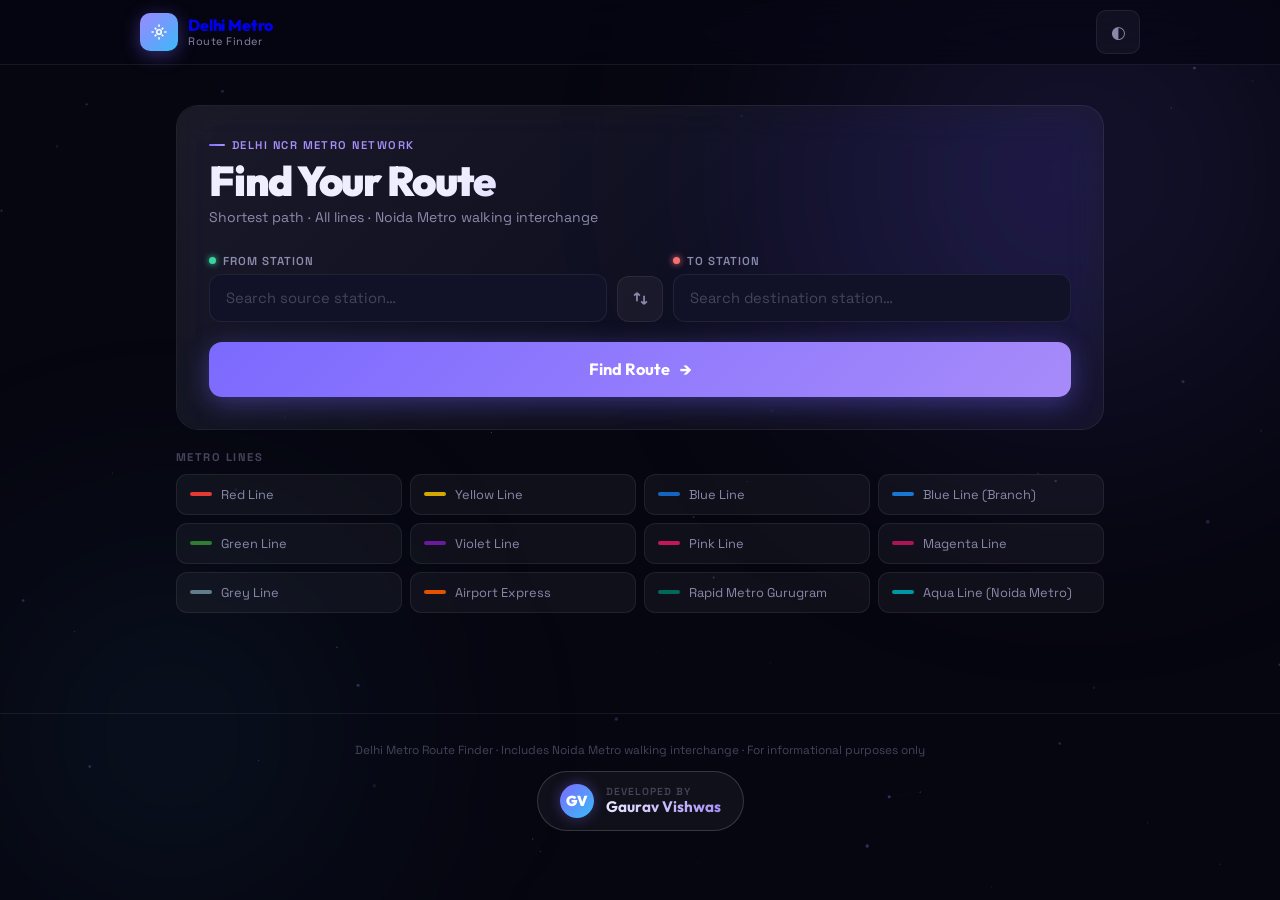
==== index.html @ 7dfddb03 "initial commit DelhiMetroG" ====
<!DOCTYPE html>
<html lang="en" data-theme="dark">
<head>
  <meta charset="UTF-8"/>
  <meta name="viewport" content="width=device-width,initial-scale=1.0,viewport-fit=cover"/>
  <meta name="theme-color" content="#060610"/>
  <title>Delhi Metro Route Finder</title>
   <link rel="icon" type="image/png" href="./logo.png">

  <link rel="preconnect" href="https://fonts.googleapis.com"/>
  <link href="https://fonts.googleapis.com/css2?family=Space+Grotesk:wght@300;400;500;600;700&family=Outfit:wght@300;400;500;600;700;800;900&display=swap" rel="stylesheet"/>
  
  <link rel="stylesheet" href="style.css"/>
</head>
<body>

<canvas id="bgCanvas"></canvas>
<div class="bg-orb bg-orb-1"></div>
<div class="bg-orb bg-orb-2"></div>

<header>
  <div class="hdr">
    <a class="logo" href="#">
      <div class="logo-mark">
        <svg viewBox="0 0 24 24" fill="none" stroke="currentColor" stroke-width="2.2">
          <circle cx="12" cy="12" r="3"/>
          <path d="M12 2v3M12 19v3M2 12h3M19 12h3"/>
          <path d="M6.34 6.34l2.12 2.12M15.54 15.54l2.12 2.12M6.34 17.66l2.12-2.12M15.54 8.46l2.12-2.12"/>
        </svg>
      </div>
      <div class="logo-text">
        <div class="logo-title">Delhi Metro</div>
        <div class="logo-sub">Route Finder</div>
      </div>
    </a>
    <div class="hdr-r">
      <button class="icon-btn" id="themeBtn" title="Toggle theme" aria-label="Toggle dark/light mode">
        <span id="themeIcon">◐</span>
      </button>
    </div>
  </div>
</header>

<main>

  <div class="card search-card">
    <div class="search-hero">
      <div class="eyebrow">Delhi NCR Metro Network</div>
      <h1 class="search-h1">Find Your Route</h1>
      <p class="search-desc">Shortest path · All lines · Noida Metro walking interchange</p>
    </div>

    <div class="fields-grid">
      <div class="field">
        <label class="field-lbl" for="srcInput">
          <span class="lbl-dot" style="background:var(--green);box-shadow:0 0 6px var(--green)"></span>
          From Station
        </label>
        <div class="ac-wrap">
          <input class="stn-input" id="srcInput" placeholder="Search source station…" autocomplete="off" autocorrect="off" spellcheck="false"/>
          <div class="dd" id="srcDd" role="listbox"></div>
        </div>
      </div>

      <div class="swap-col" style="align-self:flex-end">
        <button class="swap-btn" id="swapBtn" title="Swap stations" aria-label="Swap source and destination">
          <svg viewBox="0 0 24 24" fill="none" stroke="currentColor" stroke-width="2.5">
            <path d="M7 16V4m0 0L3 8m4-4l4 4M17 8v12m0 0l4-4m-4 4l-4-4"/>
          </svg>
        </button>
      </div>

      <div class="field">
        <label class="field-lbl" for="dstInput">
          <span class="lbl-dot" style="background:var(--red);box-shadow:0 0 6px var(--red)"></span>
          To Station
        </label>
        <div class="ac-wrap">
          <input class="stn-input" id="dstInput" placeholder="Search destination station…" autocomplete="off" autocorrect="off" spellcheck="false"/>
          <div class="dd" id="dstDd" role="listbox"></div>
        </div>
      </div>
    </div>

    <button class="find-btn" id="findBtn" aria-label="Find route">
      <span>Find Route</span>
      <span class="arr" aria-hidden="true">→</span>
    </button>
  </div>

  <div id="recentSec" class="hidden">
    <div class="sec-lbl">Recent Searches</div>
    <div class="recent-row" id="recentRow"></div>
  </div>

  <div class="results-wrap hidden" id="resultsWrap">
    <div class="card stats-bar">
      <div class="stat" style="--scan-delay:.05s;--val-delay:.0s;--lbl-delay:.18s"><div class="stat-val" id="sStations">—</div><div class="stat-lbl">Stations</div></div>
      <div class="stat" style="--scan-delay:.18s;--val-delay:.12s;--lbl-delay:.30s"><div class="stat-val" id="sTime">—</div><div class="stat-lbl">Est. Time</div></div>
      <div class="stat" style="--scan-delay:.30s;--val-delay:.24s;--lbl-delay:.42s"><div class="stat-val" id="sChanges">—</div><div class="stat-lbl">Changes</div></div>
      <div class="stat" style="--scan-delay:.42s;--val-delay:.36s;--lbl-delay:.54s"><div class="stat-val" id="sFare">—</div><div class="stat-lbl">Est. Fare</div></div>
    </div>
    <div class="card route-viz">
      <div class="rv-header">
        <div class="rv-title">Route Map</div>
        <div class="rv-path" id="rvPath"></div>
      </div>
      <div class="route-track" id="routeTrack"></div>
    </div>
    <div class="card seg-card">
      <div class="seg-title">Journey Breakdown</div>
      <div class="seg-list" id="segList"></div>
    </div>
  </div>

  <div class="card error-card hidden" id="errCard">
    <div class="err-icon">🚇</div>
    <div class="err-msg" id="errMsg">No route found.</div>
  </div>

  <div>
    <div class="sec-lbl">Metro Lines</div>
    <div class="legend-grid" id="legendGrid"></div>
  </div>

</main>

<footer>
  <div class="footer-inner">
    <p class="footer-disclaimer">Delhi Metro Route Finder · Includes Noida Metro walking interchange · For informational purposes only</p>
    <div class="footer-dev">
      <div class="dev-avatar">GV</div>
      <div class="dev-info">
        <div class="dev-label">Developed by</div>
        <div class="dev-name">Gaurav Vishwas</div>
      </div>
    </div>
  </div>
</footer>

<script src="script.js"></script>
</body>
</html>
---- style.css ----
/* ═══════════════════════════════════════════════════════════
   DELHI METRO ROUTE FINDER v4
   Fully responsive: 320px phone → 4K desktop
   Developer: Gaurav Vishwas
═══════════════════════════════════════════════════════════ */

/* ── CSS Tokens ── */
:root{
  --bg:#060610;--bg2:#0c0c1e;--bg3:#111128;
  --glass:rgba(255,255,255,0.042);
  --glass-hover:rgba(255,255,255,0.072);
  --glass-strong:rgba(255,255,255,0.1);
  --border:rgba(255,255,255,0.072);
  --border-lit:rgba(255,255,255,0.16);
  --text:#eeeeff;--text2:#8888aa;--text3:#44445a;
  --accent:#7c6aff;--accent2:#a78bfa;--accent3:#38bdf8;
  --glow:rgba(124,106,255,0.22);--glow2:rgba(167,139,250,0.15);
  --green:#34d399;--red:#f87171;--walk:#fb923c;
  --r:16px;--r2:22px;
  --f-d:'Outfit',sans-serif;--f-b:'Space Grotesk',sans-serif;
  --ease:cubic-bezier(0.22,1,0.36,1);--t:0.26s;
  /* Responsive spacing via fluid clamp */
  --pad:clamp(14px,4vw,36px);
  --gap:clamp(14px,2vw,20px);
}
[data-theme="light"]{
  --bg:#f2f2ff;--bg2:#e8e8f8;--bg3:#ddddf0;
  --glass:rgba(255,255,255,0.68);--glass-hover:rgba(255,255,255,0.88);--glass-strong:rgba(255,255,255,0.95);
  --border:rgba(80,80,160,0.1);--border-lit:rgba(80,80,160,0.22);
  --text:#0e0e28;--text2:#5555aa;--text3:#aaaacc;
  --glow:rgba(124,106,255,0.12);--glow2:rgba(167,139,250,0.08);
}

/* ── Reset ── */
*,*::before,*::after{box-sizing:border-box;margin:0;padding:0}
html{scroll-behavior:smooth;-webkit-text-size-adjust:100%}
body{
  font-family:var(--f-b);background:var(--bg);color:var(--text);
  min-height:100vh;overflow-x:hidden;
  transition:background var(--t),color var(--t);
  /* Safe area for notched phones */
  padding-left:env(safe-area-inset-left);
  padding-right:env(safe-area-inset-right);
}

/* ── Background ── */
#bgCanvas{position:fixed;inset:0;z-index:0;pointer-events:none;opacity:.5}
[data-theme="light"] #bgCanvas{opacity:.18}
.bg-orb{position:fixed;border-radius:50%;filter:blur(120px);pointer-events:none;z-index:0}
.bg-orb-1{
  width:min(70vw,800px);height:min(70vw,800px);
  background:radial-gradient(circle,rgba(124,106,255,.18) 0%,transparent 65%);
  top:-25%;right:-15%;animation:orb1 12s ease-in-out infinite;
}
.bg-orb-2{
  width:min(60vw,600px);height:min(60vw,600px);
  background:radial-gradient(circle,rgba(56,189,248,.1) 0%,transparent 65%);
  bottom:-15%;left:-10%;animation:orb2 15s ease-in-out infinite;
}
@keyframes orb1{0%,100%{transform:translate(0,0)}50%{transform:translate(-30px,40px)}}
@keyframes orb2{0%,100%{transform:translate(0,0)}50%{transform:translate(40px,-25px)}}

/* ── Header ── */
header{
  position:sticky;top:0;z-index:200;
  backdrop-filter:blur(24px) saturate(200%);-webkit-backdrop-filter:blur(24px) saturate(200%);
  background:rgba(6,6,16,.75);border-bottom:1px solid var(--border);
  padding:0 var(--pad);
  /* notch support */
  padding-left:max(var(--pad),env(safe-area-inset-left));
  padding-right:max(var(--pad),env(safe-area-inset-right));
  transition:background var(--t);
}
[data-theme="light"] header{background:rgba(242,242,255,.85)}
.hdr{
  max-width:1000px;margin:0 auto;
  display:flex;align-items:center;justify-content:space-between;
  height:clamp(52px,8vw,64px);
}
.logo{display:flex;align-items:center;gap:10px;text-decoration:none;flex-shrink:0}
.logo-mark{
  width:clamp(32px,5vw,38px);height:clamp(32px,5vw,38px);
  border-radius:10px;flex-shrink:0;
  background:linear-gradient(135deg,#7c6aff,#38bdf8);
  display:flex;align-items:center;justify-content:center;
  box-shadow:0 4px 18px rgba(124,106,255,.4);position:relative;overflow:hidden;
}
.logo-mark::after{content:'';position:absolute;inset:0;background:linear-gradient(135deg,rgba(255,255,255,.22),transparent)}
.logo-mark svg{width:18px;height:18px;color:#fff;position:relative;z-index:1}
.logo-text{line-height:1.2}
.logo-title{font-family:var(--f-d);font-weight:800;font-size:clamp(.85rem,2.5vw,1rem);letter-spacing:-.01em}
.logo-sub{font-size:clamp(.58rem,1.5vw,.68rem);color:var(--text2);letter-spacing:.05em}
.hdr-r{display:flex;align-items:center;gap:8px}
.icon-btn{
  width:clamp(34px,5vw,38px);height:clamp(34px,5vw,38px);border-radius:10px;
  background:var(--glass);border:1px solid var(--border);color:var(--text2);
  cursor:pointer;display:flex;align-items:center;justify-content:center;
  transition:all var(--t);font-size:1.05rem;
  /* Touch target min 44px via padding */
  min-width:44px;min-height:44px;
}
.icon-btn:hover{background:var(--glass-hover);color:var(--text);border-color:var(--border-lit)}
.icon-btn:active{transform:scale(.94)}

/* ── Main layout ── */
main{
  position:relative;z-index:1;max-width:1000px;margin:0 auto;
  padding:clamp(20px,4vw,40px) var(--pad) clamp(60px,10vw,100px);
  display:flex;flex-direction:column;gap:var(--gap);
}

/* ── Glass card ── */
.card{
  background:var(--glass);border:1px solid var(--border);border-radius:var(--r2);
  backdrop-filter:blur(20px) saturate(180%);-webkit-backdrop-filter:blur(20px) saturate(180%);
  transition:border-color var(--t),background var(--t),box-shadow var(--t);
  position:relative;overflow:hidden;
}
.card::before{
  content:'';position:absolute;inset:0;border-radius:inherit;
  background:linear-gradient(135deg,rgba(255,255,255,.042) 0%,transparent 55%);pointer-events:none;
}
.card:hover{border-color:var(--border-lit)}
/* Page-load entrance for the search card */
.search-card{animation:cardEntrance .7s var(--ease) both}
@keyframes cardEntrance{
  0%  {opacity:0;transform:translateY(24px) scale(.97)}
  60% {opacity:1;transform:translateY(-3px) scale(1.005)}
  100%{opacity:1;transform:translateY(0) scale(1)}
}

/* ── Search card ── */
.search-card{padding:clamp(18px,4vw,32px)}
.search-hero{margin-bottom:clamp(18px,3vw,28px)}
.eyebrow{
  font-size:clamp(.62rem,1.5vw,.7rem);font-weight:600;letter-spacing:.13em;text-transform:uppercase;
  color:var(--accent2);margin-bottom:7px;display:flex;align-items:center;gap:7px;
}
.eyebrow::before{content:'';width:16px;height:2px;border-radius:1px;background:linear-gradient(90deg,var(--accent),var(--accent2))}
.search-h1{
  font-family:var(--f-d);font-size:clamp(1.6rem,5vw,2.6rem);font-weight:900;
  line-height:1.05;letter-spacing:-.03em;
  background:linear-gradient(135deg,var(--text) 30%,var(--accent2) 70%,var(--accent3));
  -webkit-background-clip:text;-webkit-text-fill-color:transparent;background-clip:text;
}
.search-desc{color:var(--text2);font-size:clamp(.78rem,2vw,.875rem);margin-top:5px}

/* ── Fields grid: 3-col on ≥480px, stacked below ── */
.fields-grid{
  display:grid;grid-template-columns:1fr auto 1fr;
  align-items:end;gap:clamp(6px,1.5vw,10px);
  margin-bottom:clamp(14px,2.5vw,20px);
}
@media(max-width:479px){
  .fields-grid{grid-template-columns:1fr;gap:8px}
  .swap-col{display:flex;justify-content:center}
}

.field{display:flex;flex-direction:column;gap:6px}
.field-lbl{
  font-size:clamp(.65rem,1.5vw,.72rem);font-weight:600;letter-spacing:.09em;
  text-transform:uppercase;color:var(--text2);display:flex;align-items:center;gap:7px;
}
.lbl-dot{width:7px;height:7px;border-radius:50%;flex-shrink:0}

/* ── Autocomplete ── */
.ac-wrap{position:relative}
.stn-input{
  width:100%;padding:clamp(11px,2vw,14px) clamp(12px,2vw,16px);
  background:var(--bg3);border:1.5px solid var(--border);border-radius:12px;
  color:var(--text);font-family:var(--f-b);font-size:clamp(.85rem,2vw,.92rem);
  outline:none;transition:border-color var(--t),background var(--t),box-shadow var(--t);
  /* iOS zoom prevention — keep font >= 16px on mobile handled by em scaling */
}
@media(max-width:479px){.stn-input{font-size:16px}} /* Prevents iOS zoom */
.stn-input::placeholder{color:var(--text3)}
.stn-input:focus{border-color:var(--accent);background:rgba(124,106,255,.07);box-shadow:0 0 0 3px var(--glow)}
[data-theme="light"] .stn-input{background:rgba(255,255,255,.85)}

.dd{
  position:absolute;top:calc(100% + 6px);left:0;right:0;
  background:var(--bg2);border:1px solid var(--border-lit);
  border-radius:14px;z-index:500;max-height:55vmax;overflow-y:auto;
  display:none;box-shadow:0 20px 60px rgba(0,0,0,.5);
}
[data-theme="light"] .dd{background:#fff;box-shadow:0 10px 40px rgba(80,80,160,.15)}
.dd.open{display:block;animation:ddIn .16s var(--ease) both}
@keyframes ddIn{from{opacity:0;transform:translateY(-7px) scale(.97)}to{opacity:1;transform:none scale(1)}}
.dd-item{
  padding:clamp(9px,2vw,11px) 14px;cursor:pointer;font-size:clamp(.82rem,2vw,.88rem);
  display:flex;align-items:center;gap:10px;
  transition:background .1s;border-bottom:1px solid var(--border);
}
.dd-item:last-child{border-bottom:none}
.dd-item:hover,.dd-item.hi{background:var(--glass-strong)}
.dd-line-dots{display:flex;gap:3px;flex-shrink:0}
.dd-ldot{width:7px;height:7px;border-radius:50%}
.dd-sname{flex:1;line-height:1.3}
.dd-sname strong{color:var(--accent2)}
.dd::-webkit-scrollbar{width:4px}
.dd::-webkit-scrollbar-thumb{background:var(--border-lit);border-radius:2px}

/* ── Swap button ── */
.swap-btn{
  width:clamp(40px,6vw,46px);height:clamp(40px,6vw,46px);
  min-width:44px;min-height:44px; /* touch target */
  border-radius:12px;background:var(--glass);border:1.5px solid var(--border);
  color:var(--text2);cursor:pointer;display:flex;align-items:center;justify-content:center;
  transition:all var(--t);align-self:flex-end;position:relative;overflow:hidden;
}
.swap-btn svg{width:17px;height:17px;transition:transform .4s var(--ease)}
.swap-btn:hover{background:linear-gradient(135deg,var(--accent),var(--accent2));border-color:transparent;color:#fff;box-shadow:0 0 22px var(--glow)}
.swap-btn:hover svg,.swap-btn.spin svg{transform:rotate(180deg)}
@media(max-width:479px){.swap-btn{transform:rotate(90deg)}}

/* ── Find button ── */
.find-btn{
  width:100%;padding:clamp(13px,2.5vw,16px);
  background:linear-gradient(135deg,var(--accent),var(--accent2) 50%,var(--accent3));
  background-size:200% 200%;
  border:none;border-radius:13px;color:#fff;
  font-family:var(--f-d);font-size:clamp(.92rem,2.5vw,1.02rem);font-weight:700;
  cursor:pointer;display:flex;align-items:center;justify-content:center;gap:10px;
  transition:all var(--t);box-shadow:0 6px 26px rgba(124,106,255,.38);
  position:relative;overflow:hidden;min-height:48px;
}
.find-btn::before{
  content:'';position:absolute;inset:0;
  background:linear-gradient(135deg,rgba(255,255,255,.15),transparent);
  opacity:0;transition:opacity var(--t);
}
.find-btn::after{
  content:'';position:absolute;left:50%;top:50%;
  width:0;height:0;border-radius:50%;
  background:rgba(255,255,255,.25);
  transform:translate(-50%,-50%);
  transition:width .5s ease,height .5s ease,opacity .5s ease;
  opacity:0;
}
.find-btn:hover{transform:translateY(-2px);box-shadow:0 10px 38px rgba(124,106,255,.5);background-position:100% 100%}
.find-btn:hover::before{opacity:1}
.find-btn:active::after{width:300px;height:300px;opacity:0;transition:none}
.find-btn:active{transform:translateY(0)}
.find-btn .arr{transition:transform var(--t);font-size:1.1rem}
.find-btn:hover .arr{transform:translateX(5px)}

/* ── Section label ── */
.sec-lbl{font-size:clamp(.64rem,1.5vw,.7rem);font-weight:700;letter-spacing:.13em;text-transform:uppercase;color:var(--text3);margin-bottom:10px}

/* ── Recent ── */
.recent-row{display:flex;flex-wrap:wrap;gap:8px}
.recent-chip{
  display:flex;align-items:center;gap:6px;padding:7px 13px;border-radius:100px;
  background:var(--glass);border:1px solid var(--border);font-size:clamp(.74rem,1.8vw,.8rem);
  color:var(--text2);cursor:pointer;transition:all var(--t);font-family:var(--f-b);
  min-height:36px; /* touch */
}
.recent-chip:hover{background:var(--glass-hover);border-color:var(--border-lit);color:var(--text)}
.recent-chip:active{transform:scale(.97)}
.ch-arr{opacity:.4}

/* ── Stats bar ── */
.stats-bar{display:grid;grid-template-columns:repeat(4,1fr);overflow:hidden}
@media(max-width:400px){.stats-bar{grid-template-columns:repeat(2,1fr)}}
.stat{padding:clamp(14px,3vw,22px) clamp(10px,2vw,16px);text-align:center;position:relative;overflow:hidden}
.stat::before{content:'';position:absolute;left:0;top:20%;bottom:20%;width:1px;background:var(--border)}
.stat:first-child::before{display:none}
@media(max-width:400px){
  .stat:nth-child(2)::before{display:none}
  .stat:nth-child(3)::before{top:0;bottom:0}
  .stat:nth-child(4)::before{display:none}
}
/* Shimmer scan across each stat on load */
.stat::after{
  content:'';position:absolute;top:0;bottom:0;width:40px;
  background:linear-gradient(90deg,transparent,rgba(255,255,255,.06),transparent);
  transform:translateX(-60px);
  animation:statScan .8s ease-out both;
  animation-delay:var(--scan-delay,.1s);
}
@keyframes statScan{from{transform:translateX(-60px)}to{transform:translateX(200px)}}
.stat-val{
  font-family:var(--f-d);font-size:clamp(1.4rem,4vw,2rem);font-weight:900;line-height:1;margin-bottom:3px;
  background:linear-gradient(135deg,var(--text),var(--accent2));
  -webkit-background-clip:text;-webkit-text-fill-color:transparent;background-clip:text;
  animation:statValIn .55s var(--ease) both;
  animation-delay:var(--val-delay,.05s);
}
@keyframes statValIn{
  0%  {opacity:0;transform:translateY(16px) scale(.85)}
  60% {opacity:1;transform:translateY(-2px) scale(1.04)}
  100%{opacity:1;transform:translateY(0) scale(1)}
}
@keyframes countUp{from{opacity:0;transform:translateY(10px)}to{opacity:1;transform:none}}
.stat-lbl{font-size:clamp(.6rem,1.4vw,.68rem);text-transform:uppercase;letter-spacing:.08em;color:var(--text3);animation:fadeUp .4s var(--ease) both;animation-delay:var(--lbl-delay,.2s)}

/* ── Route viz ── */
.route-viz{padding:clamp(16px,3.5vw,28px)}
.rv-header{display:flex;align-items:flex-start;justify-content:space-between;gap:10px;margin-bottom:20px;flex-wrap:wrap}
.rv-title{font-family:var(--f-d);font-size:clamp(.9rem,2.5vw,1.05rem);font-weight:700}
.rv-path{font-size:clamp(.72rem,1.8vw,.8rem);color:var(--text2);text-align:right;max-width:55%;line-height:1.5;word-break:break-word}
@keyframes fadeSlide{from{opacity:0;transform:translateX(-10px)}to{opacity:1;transform:none}}

/* ═══════════════════════════════════════════════════
   ROUTE TRACK — Premium Cinematic Animation v7
   Pure HTML flex flow. Zero absolute positioning.
   Multi-layer animation choreography:
   1) Row entrance — staggered slide-in with overshoot
   2) Rail lines — scaleY grow-on + shimmer sweep loop
   3) Dots — spring pop-in + persistent pulse rings
   4) Interchange — 6-particle spark burst
   5) Change pill — bounce scale-in + halo spin
   6) Walk block — shimmer wash loop
═══════════════════════════════════════════════════ */
.route-track{width:100%;display:flex;flex-direction:column}

/* ── Station row ── */
.rt-row{display:flex;align-items:stretch;opacity:0;transform:translateX(-18px);will-change:transform,opacity}
.rt-row.anim-in{animation:rowSlideIn .52s var(--ease) both}
@keyframes rowSlideIn{
  0%  {opacity:0;transform:translateX(-18px) scale(.98)}
  60% {opacity:1;transform:translateX(3px)   scale(1.005)}
  100%{opacity:1;transform:translateX(0)     scale(1)}
}

/* ── Rail ── */
.rt-rail{width:44px;flex-shrink:0;display:flex;flex-direction:column;align-items:center}
.rt-rail-line{width:3px;border-radius:3px;flex:1;min-height:10px;position:relative;overflow:hidden}
.rt-rail-line::after{
  content:'';position:absolute;inset:0;
  background:linear-gradient(to bottom,transparent 0%,rgba(255,255,255,.45) 50%,transparent 100%);
  transform:translateY(-120%);
  animation:lineShimmer 2.6s ease-in-out infinite;
  animation-delay:var(--shimmer-delay,0s);
}
@keyframes lineShimmer{0%{transform:translateY(-120%)}55%{transform:translateY(120%)}100%{transform:translateY(120%)}}
.rt-rail-line.grow{transform-origin:top center;animation:lineGrow .55s var(--ease) both;animation-delay:var(--grow-delay,0ms)}
@keyframes lineGrow{from{transform:scaleY(0);opacity:0}to{transform:scaleY(1);opacity:1}}

/* ── Dot ── */
.rt-dot-wrap{width:44px;height:30px;flex-shrink:0;display:flex;align-items:center;justify-content:center;position:relative}
.pulse-ring,.pulse-ring2{position:absolute;border-radius:50%;border:1.5px solid currentColor;width:0;height:0;opacity:0}
.rt-dot-wrap.has-pulse .pulse-ring{animation:pulseRing 2.4s ease-out infinite;animation-delay:var(--pulse-delay,.1s)}
.rt-dot-wrap.has-pulse .pulse-ring2{animation:pulseRing 2.4s ease-out infinite;animation-delay:.85s}
@keyframes pulseRing{0%{width:8px;height:8px;opacity:.65}70%{width:36px;height:36px;opacity:0}100%{width:8px;height:8px;opacity:0}}
.rt-dot-glow{position:absolute;border-radius:50%;filter:blur(8px);opacity:0;z-index:1;pointer-events:none;transition:opacity .4s}
.rt-dot-wrap.anim-dot .rt-dot-glow{opacity:.28}
.rt-dot{border-radius:50%;border:2.5px solid currentColor;background:var(--bg);position:relative;z-index:2;flex-shrink:0}
.rt-dot.d-norm  {width:10px;height:10px}
.rt-dot.d-end   {width:17px;height:17px;border-width:3px}
.rt-dot.d-interch{width:14px;height:14px;border-width:3px;background:#fff;box-shadow:0 0 0 3px rgba(255,255,255,.1),0 0 14px rgba(255,255,255,.18)}
.rt-dot-wrap.anim-dot .rt-dot{animation:dotSpring .5s cubic-bezier(.34,1.7,.64,1) both}
@keyframes dotSpring{0%{transform:scale(0) rotate(-30deg);opacity:0}65%{transform:scale(1.25) rotate(4deg)}100%{transform:scale(1) rotate(0);opacity:1}}
/* Spark particles for interchange */
.spark-p{position:absolute;width:4px;height:4px;border-radius:50%;background:currentColor;opacity:0}
.rt-dot-wrap.spark .spark-p{animation:sparkFly .65s ease-out both}
.spark-p:nth-child(1){--dx:15px;--dy:-15px;animation-delay:.04s}
.spark-p:nth-child(2){--dx:20px;--dy:0;animation-delay:.07s}
.spark-p:nth-child(3){--dx:15px;--dy:15px;animation-delay:.04s}
.spark-p:nth-child(4){--dx:-15px;--dy:-15px;animation-delay:.07s}
.spark-p:nth-child(5){--dx:-20px;--dy:0;animation-delay:.1s}
.spark-p:nth-child(6){--dx:-15px;--dy:15px;animation-delay:.07s}
@keyframes sparkFly{0%{opacity:.9;transform:translate(0,0) scale(1)}100%{opacity:0;transform:translate(var(--dx),var(--dy)) scale(0)}}

/* ── Content ── */
.rt-content{flex:1;min-width:0;padding:0 0 0 12px;display:flex;flex-direction:column;justify-content:center}
.rt-stn-row{display:flex;align-items:center;gap:6px;flex-wrap:wrap;padding:5px 0}
.rt-sname{font-size:clamp(.82rem,2.2vw,.9rem);color:var(--text);line-height:1.3;font-family:var(--f-b);word-break:break-word}
.rt-sname.bold{font-weight:700;font-family:var(--f-d);font-size:clamp(.9rem,2.4vw,1rem)}

/* Badges */
.badge{font-size:clamp(.54rem,1.3vw,.62rem);font-weight:700;padding:2px 8px;border-radius:100px;letter-spacing:.04em;flex-shrink:0;white-space:nowrap;line-height:1.4}
.badge-interch{background:rgba(124,106,255,.16);color:var(--accent2);border:1px solid rgba(124,106,255,.28);animation:badgePop .4s cubic-bezier(.34,1.56,.64,1) both}
.badge-walk{background:rgba(251,146,60,.16);color:var(--walk);border:1px solid rgba(251,146,60,.32)}
.badge-end{background:rgba(52,211,153,.14);color:#34d399;border:1px solid rgba(52,211,153,.28)}
.badge-platform{background:rgba(251,191,36,.14);color:#f59e0b;border:1px solid rgba(251,191,36,.3);font-weight:800;animation:badgePop .4s cubic-bezier(.34,1.56,.64,1) both}
@keyframes badgePop{0%{opacity:0;transform:scale(.6) translateY(4px)}70%{opacity:1;transform:scale(1.1) translateY(-1px)}100%{opacity:1;transform:scale(1) translateY(0)}}

/* Platform detail */
.rt-pfm-detail{margin:3px 0 6px 0;padding:7px 11px;border-radius:10px;background:rgba(124,106,255,.055);border:1px solid rgba(124,106,255,.14);display:flex;flex-direction:column;gap:5px;animation:detailReveal .45s var(--ease) both}
@keyframes detailReveal{from{opacity:0;transform:translateY(-6px) scaleY(.82);transform-origin:top}to{opacity:1;transform:translateY(0) scaleY(1)}}
.rt-pfm-row{display:flex;align-items:center;gap:6px;flex-wrap:wrap;font-size:clamp(.62rem,1.5vw,.7rem);color:var(--text2)}
.rt-pfm-row-highlight{background:rgba(251,191,36,.08);border-radius:7px;padding:3px 6px;margin:-3px -6px;border:1px solid rgba(251,191,36,.2);animation:highlightPulse 2s ease-in-out infinite}
@keyframes highlightPulse{0%,100%{box-shadow:0 0 0 0 rgba(251,191,36,.2)}50%{box-shadow:0 0 0 4px rgba(251,191,36,.08)}}
.pfm-line-dot{width:8px;height:8px;border-radius:50%;flex-shrink:0}
.pfm-label-txt{color:var(--text3);flex-shrink:0;font-size:.9em}
.pfm-num{font-weight:800;color:#f59e0b;background:rgba(251,191,36,.12);border:1px solid rgba(251,191,36,.28);padding:1px 8px;border-radius:100px;flex-shrink:0;font-size:clamp(.64rem,1.4vw,.72rem)}
.pfm-num-go{background:rgba(251,191,36,.22);border-color:rgba(251,191,36,.55);color:#fde68a;box-shadow:0 0 10px rgba(251,191,36,.3),0 0 2px rgba(251,191,36,.5)}
.pfm-dir{color:var(--text2);font-style:italic;font-size:clamp(.6rem,1.3vw,.66rem);flex:1;min-width:0;word-break:break-word}
.pfm-lvl{font-size:clamp(.56rem,1.2vw,.62rem);font-weight:600;background:rgba(255,255,255,.06);border:1px solid var(--border);padding:1px 6px;border-radius:100px;color:var(--text3);flex-shrink:0}

/* ── Transition rows ── */
.rt-transition{display:flex;align-items:stretch;opacity:0;transform:translateX(-14px)}
.rt-transition.anim-in{animation:transIn .5s var(--ease) both}
@keyframes transIn{0%{opacity:0;transform:translateX(-14px)}100%{opacity:1;transform:translateX(0)}}
.rt-t-rail{width:44px;flex-shrink:0;display:flex;flex-direction:column;align-items:center}
.rt-t-line-dash{width:2px;flex:1;min-height:10px;border-radius:2px;background:repeating-linear-gradient(to bottom,currentColor 0,currentColor 4px,transparent 4px,transparent 9px);opacity:.6}
.rt-t-icon{width:28px;height:28px;border-radius:50%;border:1.5px dashed currentColor;flex-shrink:0;display:flex;align-items:center;justify-content:center;font-size:.8rem;font-weight:700;position:relative}
.rt-t-icon::before{content:'';position:absolute;inset:-5px;border-radius:50%;border:1px solid transparent;border-top-color:currentColor;opacity:0}
.rt-t-icon.spin-halo::before{opacity:.45;animation:haloSpin 1.2s linear infinite}
@keyframes haloSpin{to{transform:rotate(360deg)}}
.rt-t-content{flex:1;min-width:0;padding:5px 0 5px 12px;display:flex;flex-direction:column;justify-content:center}
.rt-change-pill{display:inline-flex;align-items:center;gap:7px;padding:5px 13px 5px 10px;border-radius:100px;font-size:clamp(.64rem,1.6vw,.72rem);font-weight:700;color:#fff;box-shadow:0 4px 16px rgba(0,0,0,.3),inset 0 1px 0 rgba(255,255,255,.2);max-width:100%;overflow:hidden;text-overflow:ellipsis;white-space:nowrap;position:relative;animation:pillBounce .55s cubic-bezier(.34,1.4,.64,1) both}
@keyframes pillBounce{0%{opacity:0;transform:scale(.7) translateY(6px)}65%{opacity:1;transform:scale(1.04)}100%{opacity:1;transform:scale(1)}}
.rt-change-pill::after{content:'';position:absolute;inset:0;border-radius:inherit;background:linear-gradient(135deg,rgba(255,255,255,.18) 0%,transparent 60%);pointer-events:none}
.pill-dot{width:7px;height:7px;border-radius:50%;background:rgba(255,255,255,.6);flex-shrink:0}
.pfm-tag{margin-left:4px;padding:1px 7px;border-radius:100px;background:rgba(255,255,255,.25);font-size:.82em;font-weight:900;flex-shrink:0}
.rt-change-dir{font-size:clamp(.6rem,1.4vw,.68rem);color:var(--text2);font-style:italic;margin-top:3px;padding-left:3px;animation:fadeUp .4s var(--ease) both;animation-delay:.15s}
@keyframes fadeUp{from{opacity:0;transform:translateY(5px)}to{opacity:1;transform:none}}
.rt-walk-block{display:flex;align-items:center;gap:11px;padding:9px 14px;border-radius:12px;background:rgba(251,146,60,.07);border:1px solid rgba(251,146,60,.22);margin:2px 0;position:relative;overflow:hidden;animation:walkBlockIn .5s var(--ease) both}
.rt-walk-block::before{content:'';position:absolute;inset:0;background:linear-gradient(90deg,rgba(251,146,60,.1) 0%,transparent 100%);animation:walkShimmer 2.2s ease-in-out infinite}
@keyframes walkBlockIn{from{opacity:0;transform:translateX(-10px) scale(.97)}to{opacity:1;transform:none}}
@keyframes walkShimmer{0%,100%{opacity:0}50%{opacity:1}}
.walk-icon-anim{font-size:1.3rem;animation:walkBounce .65s ease infinite alternate;flex-shrink:0;position:relative;z-index:1}
@keyframes walkBounce{0%{transform:translateY(0) rotate(0)}100%{transform:translateY(-4px) rotate(-5deg)}}
.walk-pill-title{font-size:clamp(.75rem,1.9vw,.83rem);font-weight:700;color:var(--walk);margin-bottom:1px;position:relative;z-index:1}
.walk-pill-sub{font-size:clamp(.64rem,1.5vw,.72rem);color:var(--text2);position:relative;z-index:1}

/* ── Segments card ── */
.seg-card{padding:clamp(16px,3.5vw,28px)}
.seg-title{font-family:var(--f-d);font-size:clamp(.9rem,2.5vw,1.05rem);font-weight:700;margin-bottom:16px}
.seg-list{display:flex;flex-direction:column;gap:10px}
.seg-block{
  border-radius:13px;overflow:hidden;border:1px solid var(--border);
  transition:transform .25s var(--ease),box-shadow .25s var(--ease),border-color .25s;
  animation:segReveal .55s var(--ease) both;
  position:relative;
}
@keyframes segReveal{
  0%  {opacity:0;transform:translateY(18px) scale(.97)}
  65% {opacity:1;transform:translateY(-2px) scale(1.01)}
  100%{opacity:1;transform:translateY(0) scale(1)}
}
.seg-block:hover{transform:translateY(-3px) scale(1.005);box-shadow:0 10px 32px rgba(0,0,0,.28);border-color:var(--border-lit)}
.seg-head{
  padding:clamp(10px,2vw,13px) clamp(12px,2.5vw,16px);
  display:flex;align-items:center;gap:10px;
  color:#fff;font-weight:600;font-size:clamp(.78rem,2vw,.85rem);position:relative;overflow:hidden;
}
.seg-head::after{content:'absolute;inset:0;background:linear-gradient(135deg,rgba(255,255,255,.15) 0%,transparent 60%)'}
.seg-num{
  width:24px;height:24px;border-radius:7px;background:rgba(255,255,255,.2);
  display:flex;align-items:center;justify-content:center;
  font-size:.72rem;font-weight:900;flex-shrink:0;position:relative;z-index:1;
}
.seg-name{position:relative;z-index:1;flex:1;overflow:hidden;text-overflow:ellipsis;white-space:nowrap}
.seg-cnt{font-size:.72rem;opacity:.75;font-weight:400;position:relative;z-index:1;flex-shrink:0}
.seg-body{padding:clamp(10px,2vw,13px) clamp(12px,2.5vw,16px);background:var(--glass)}
.seg-ft{display:flex;align-items:center;gap:7px;font-size:clamp(.78rem,2vw,.83rem);color:var(--text2);flex-wrap:wrap}
.seg-st{color:var(--text);font-weight:500;word-break:break-word}
.seg-arr{color:var(--text3);flex-shrink:0}
.seg-walk .seg-head{background:linear-gradient(135deg,#c2410c,#ea580c)!important}
.seg-walk-desc{font-size:clamp(.66rem,1.5vw,.74rem);color:var(--text2);margin-top:6px;font-style:italic}
.seg-pfm-block{margin-top:8px;padding-top:8px;border-top:1px solid var(--border);display:flex;flex-direction:column;gap:5px}
.seg-pfm-row{display:flex;align-items:center;gap:6px;flex-wrap:wrap;font-size:clamp(.7rem,1.7vw,.76rem)}
.seg-pfm-dot{width:8px;height:8px;border-radius:50%;flex-shrink:0}
.seg-pfm-label{color:var(--text3);flex-shrink:0}
.seg-pfm-badge{font-weight:800;color:#f59e0b;background:rgba(251,191,36,.12);border:1px solid rgba(251,191,36,.25);padding:2px 8px;border-radius:100px;flex-shrink:0}
.seg-pfm-dir{color:var(--text2);font-style:italic;word-break:break-word}

/* ── Error ── */
.error-card{padding:clamp(24px,5vw,40px);text-align:center}
.err-icon{font-size:clamp(2rem,6vw,3rem);margin-bottom:10px}
.err-msg{color:var(--text2);font-size:clamp(.82rem,2vw,.92rem);line-height:1.5}

/* ── Legend ── */
.legend-grid{display:grid;grid-template-columns:repeat(auto-fill,minmax(clamp(150px,30vw,190px),1fr));gap:8px}
.lg-item{
  display:flex;align-items:center;gap:9px;
  padding:clamp(8px,1.5vw,11px) clamp(10px,2vw,13px);
  background:var(--glass);border:1px solid var(--border);border-radius:11px;
  font-size:clamp(.72rem,1.8vw,.8rem);color:var(--text2);transition:all var(--t);
}
.lg-item:hover{background:var(--glass-hover);border-color:var(--border-lit);color:var(--text);transform:translateY(-1px)}
.lg-line{width:22px;height:4px;border-radius:2px;flex-shrink:0}

/* ── Developer credit footer ── */
footer{
  position:relative;z-index:1;
  padding:0;border-top:1px solid var(--border);
  padding-bottom:env(safe-area-inset-bottom);
}
.footer-inner{
  max-width:1000px;margin:0 auto;
  padding:clamp(18px,3vw,28px) var(--pad);
  display:flex;flex-direction:column;align-items:center;gap:14px;
  text-align:center;
}
.footer-disclaimer{font-size:clamp(.66rem,1.5vw,.74rem);color:var(--text3)}
.footer-dev{
  display:flex;align-items:center;gap:12px;
  padding:12px 22px;border-radius:100px;
  background:var(--glass);border:1px solid var(--border-lit);
  transition:all var(--t);
}
.footer-dev:hover{background:var(--glass-hover);transform:translateY(-1px);box-shadow:0 6px 20px rgba(124,106,255,.15)}
.dev-avatar{
  width:34px;height:34px;border-radius:50%;flex-shrink:0;
  background:linear-gradient(135deg,var(--accent),var(--accent3));
  display:flex;align-items:center;justify-content:center;
  font-family:var(--f-d);font-weight:900;font-size:.9rem;color:#fff;
  box-shadow:0 0 14px rgba(124,106,255,.4);
}
.dev-info{text-align:left}
.dev-label{font-size:clamp(.58rem,1.3vw,.64rem);font-weight:600;letter-spacing:.1em;text-transform:uppercase;color:var(--text3)}
.dev-name{
  font-family:var(--f-d);font-size:clamp(.85rem,2vw,.95rem);font-weight:700;
  background:linear-gradient(135deg,var(--text),var(--accent2));
  -webkit-background-clip:text;-webkit-text-fill-color:transparent;background-clip:text;
  line-height:1.2;
}

/* ── Utility ── */
.hidden{display:none!important}
.results-wrap{display:flex;flex-direction:column;gap:var(--gap)}

/* ── Reduced motion ── */
@media(prefers-reduced-motion:reduce){
  *,*::before,*::after{animation-duration:.01ms!important;transition-duration:.01ms!important}
}
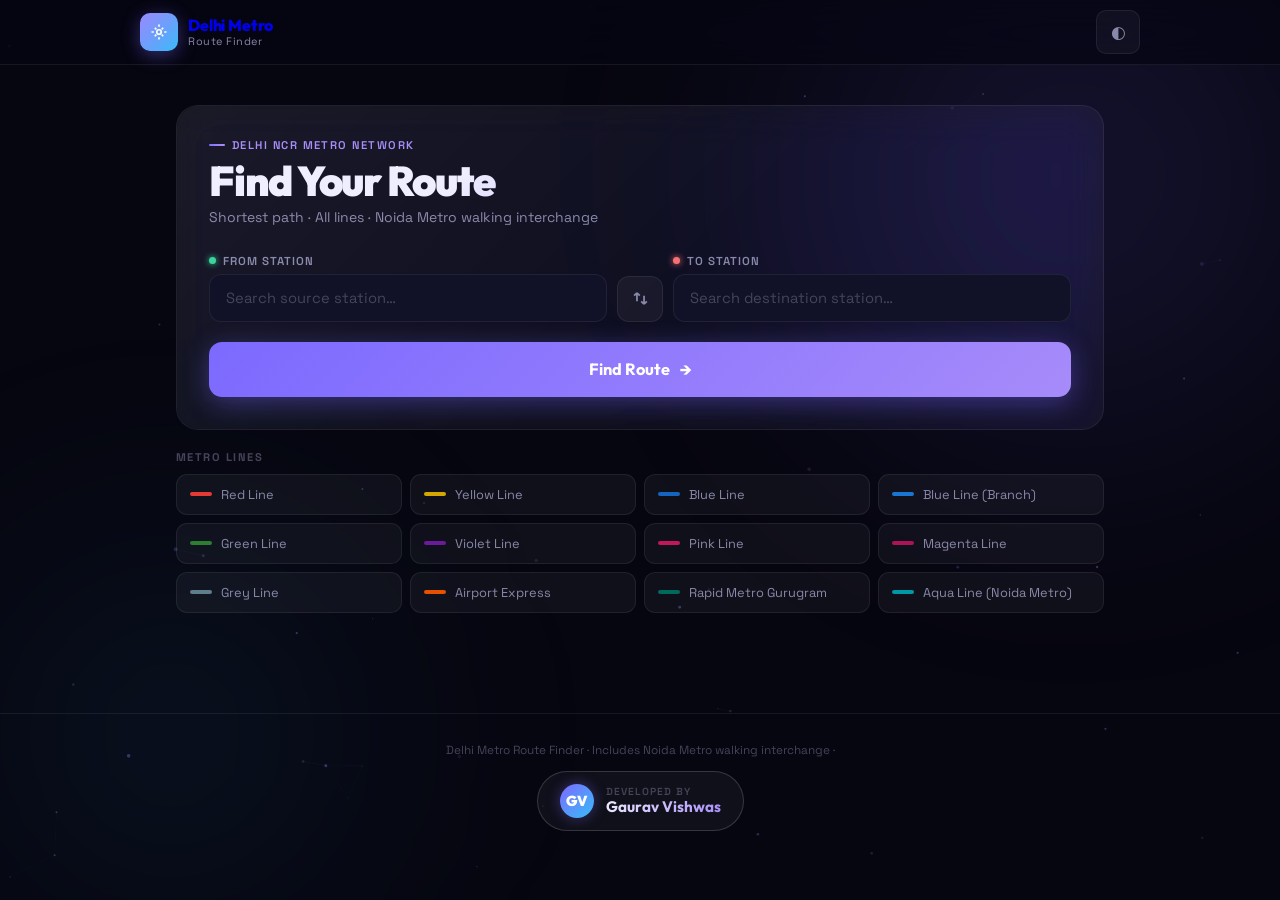
==== commit 311cafdf: "update plateform issue in phone" ====
--- a/index.html
+++ b/index.html
@@ -127,7 +127,7 @@
 
 <footer>
   <div class="footer-inner">
-    <p class="footer-disclaimer">Delhi Metro Route Finder · Includes Noida Metro walking interchange · For informational purposes only</p>
+    <p class="footer-disclaimer">Delhi Metro Route Finder · Includes Noida Metro walking interchange · </p>
     <div class="footer-dev">
       <div class="dev-avatar">GV</div>
       <div class="dev-info">
--- a/style.css
+++ b/style.css
@@ -383,11 +383,16 @@
 .rt-pfm-row-highlight{background:rgba(251,191,36,.08);border-radius:7px;padding:3px 6px;margin:-3px -6px;border:1px solid rgba(251,191,36,.2);animation:highlightPulse 2s ease-in-out infinite}
 @keyframes highlightPulse{0%,100%{box-shadow:0 0 0 0 rgba(251,191,36,.2)}50%{box-shadow:0 0 0 4px rgba(251,191,36,.08)}}
 .pfm-line-dot{width:8px;height:8px;border-radius:50%;flex-shrink:0}
-.pfm-label-txt{color:var(--text3);flex-shrink:0;font-size:.9em}
-.pfm-num{font-weight:800;color:#f59e0b;background:rgba(251,191,36,.12);border:1px solid rgba(251,191,36,.28);padding:1px 8px;border-radius:100px;flex-shrink:0;font-size:clamp(.64rem,1.4vw,.72rem)}
-.pfm-num-go{background:rgba(251,191,36,.22);border-color:rgba(251,191,36,.55);color:#fde68a;box-shadow:0 0 10px rgba(251,191,36,.3),0 0 2px rgba(251,191,36,.5)}
-.pfm-dir{color:var(--text2);font-style:italic;font-size:clamp(.6rem,1.3vw,.66rem);flex:1;min-width:0;word-break:break-word}
-.pfm-lvl{font-size:clamp(.56rem,1.2vw,.62rem);font-weight:600;background:rgba(255,255,255,.06);border:1px solid var(--border);padding:1px 6px;border-radius:100px;color:var(--text3);flex-shrink:0}
+
+/* ADDED: white-space: nowrap to prevent text breaking vertically */
+.pfm-label-txt{color:var(--text3);flex-shrink:0;font-size:.9em;white-space:nowrap}
+.pfm-num{font-weight:800;color:#f59e0b;background:rgba(251,191,36,.12);border:1px solid rgba(251,191,36,.28);padding:1px 8px;border-radius:100px;flex-shrink:0;font-size:clamp(.64rem,1.4vw,.72rem);white-space:nowrap}
+
+/* UPDATED: changed word-break so characters don't stack vertically */
+.pfm-dir{color:var(--text2);font-style:italic;font-size:clamp(.6rem,1.3vw,.66rem);flex:1;min-width:0;overflow-wrap:break-word;word-break:normal}
+
+/* ADDED: white-space: nowrap */
+.pfm-lvl{font-size:clamp(.56rem,1.2vw,.62rem);font-weight:600;background:rgba(255,255,255,.06);border:1px solid var(--border);padding:1px 6px;border-radius:100px;color:var(--text3);flex-shrink:0;white-space:nowrap}
 
 /* ── Transition rows ── */
 .rt-transition{display:flex;align-items:stretch;opacity:0;transform:translateX(-14px)}
@@ -454,9 +459,13 @@
 .seg-pfm-block{margin-top:8px;padding-top:8px;border-top:1px solid var(--border);display:flex;flex-direction:column;gap:5px}
 .seg-pfm-row{display:flex;align-items:center;gap:6px;flex-wrap:wrap;font-size:clamp(.7rem,1.7vw,.76rem)}
 .seg-pfm-dot{width:8px;height:8px;border-radius:50%;flex-shrink:0}
-.seg-pfm-label{color:var(--text3);flex-shrink:0}
-.seg-pfm-badge{font-weight:800;color:#f59e0b;background:rgba(251,191,36,.12);border:1px solid rgba(251,191,36,.25);padding:2px 8px;border-radius:100px;flex-shrink:0}
-.seg-pfm-dir{color:var(--text2);font-style:italic;word-break:break-word}
+
+/* ADDED: white-space: nowrap to prevent text breaking vertically */
+.seg-pfm-label{color:var(--text3);flex-shrink:0;white-space:nowrap}
+.seg-pfm-badge{font-weight:800;color:#f59e0b;background:rgba(251,191,36,.12);border:1px solid rgba(251,191,36,.25);padding:2px 8px;border-radius:100px;flex-shrink:0;white-space:nowrap}
+
+/* UPDATED: changed word-break so characters don't stack vertically */
+.seg-pfm-dir{color:var(--text2);font-style:italic;overflow-wrap:break-word;word-break:normal}
 
 /* ── Error ── */
 .error-card{padding:clamp(24px,5vw,40px);text-align:center}
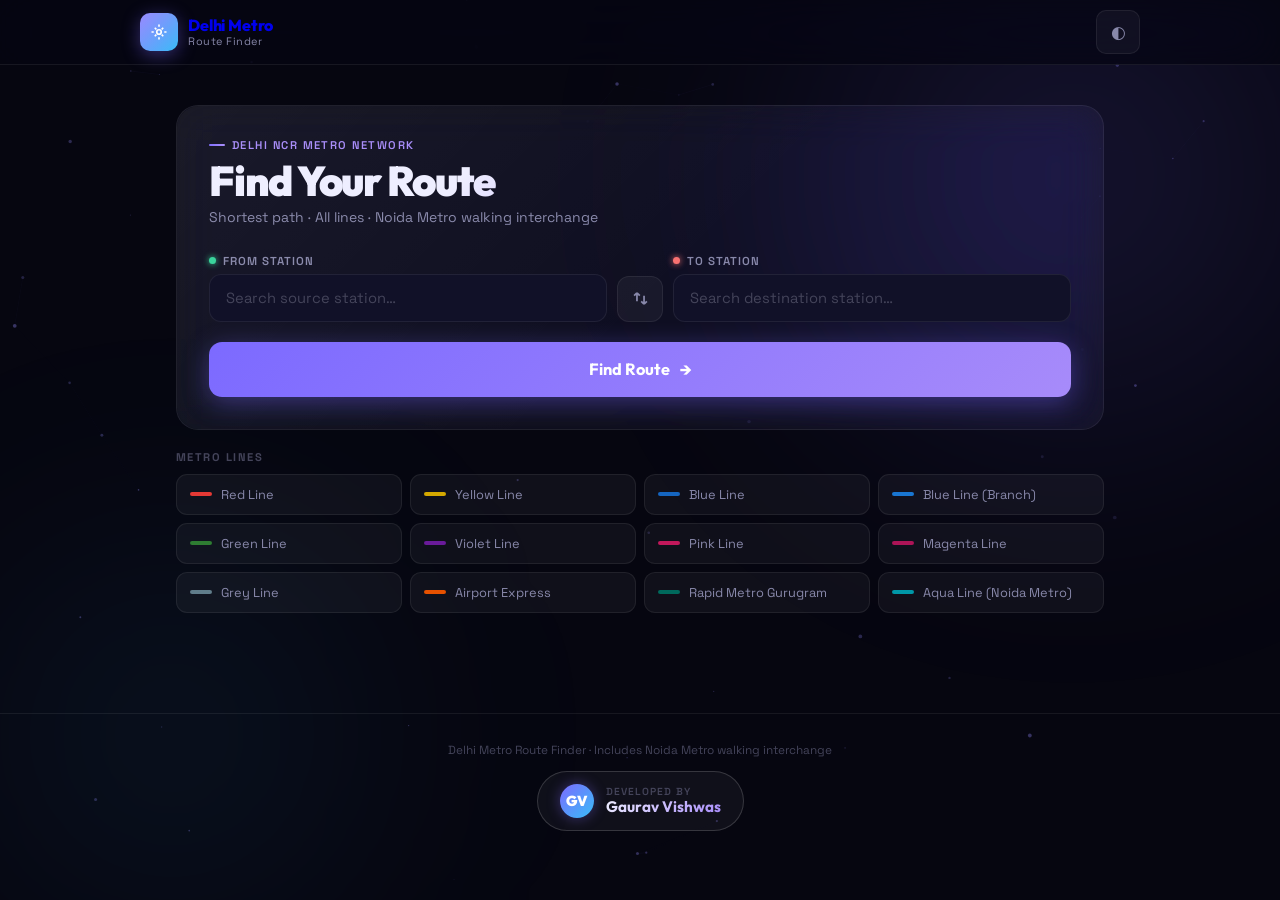
==== commit ac35f5da: "Updated index, style, and script files" ====
--- a/index.html
+++ b/index.html
@@ -5,7 +5,7 @@
   <meta name="viewport" content="width=device-width,initial-scale=1.0,viewport-fit=cover"/>
   <meta name="theme-color" content="#060610"/>
   <title>Delhi Metro Route Finder</title>
-   <link rel="icon" type="image/png" href="./logo.png">
+  <link rel="icon" type="image/png" href="./logo.png">
 
   <link rel="preconnect" href="https://fonts.googleapis.com"/>
   <link href="https://fonts.googleapis.com/css2?family=Space+Grotesk:wght@300;400;500;600;700&family=Outfit:wght@300;400;500;600;700;800;900&display=swap" rel="stylesheet"/>
@@ -18,7 +18,7 @@
 <div class="bg-orb bg-orb-1"></div>
 <div class="bg-orb bg-orb-2"></div>
 
-<header>
+<header class="stagger-1">
   <div class="hdr">
     <a class="logo" href="#">
       <div class="logo-mark">
@@ -42,8 +42,7 @@
 </header>
 
 <main>
-
-  <div class="card search-card">
+  <div class="card search-card stagger-2">
     <div class="search-hero">
       <div class="eyebrow">Delhi NCR Metro Network</div>
       <h1 class="search-h1">Find Your Route</h1>
@@ -82,17 +81,28 @@
       </div>
     </div>
 
-    <button class="find-btn" id="findBtn" aria-label="Find route">
+    <button class="find-btn ripple-btn" id="findBtn" aria-label="Find route">
       <span>Find Route</span>
       <span class="arr" aria-hidden="true">→</span>
     </button>
   </div>
 
-  <div id="recentSec" class="hidden">
+  <div id="recentSec" class="hidden stagger-3">
     <div class="sec-lbl">Recent Searches</div>
     <div class="recent-row" id="recentRow"></div>
   </div>
 
+  <!-- Skeleton Loader -->
+  <div id="skeletonLoader" class="hidden" style="width: 100%;">
+    <div class="card stats-bar skeleton-pulse" style="height: 80px; margin-bottom: var(--gap);"></div>
+    <div class="card" style="padding: 24px;">
+      <div class="skeleton-pulse" style="height: 24px; width: 30%; margin-bottom: 24px; border-radius: 6px;"></div>
+      <div class="skeleton-pulse" style="height: 60px; width: 100%; margin-bottom: 16px; border-radius: 12px;"></div>
+      <div class="skeleton-pulse" style="height: 60px; width: 100%; border-radius: 12px;"></div>
+    </div>
+  </div>
+
+  <!-- Results -->
   <div class="results-wrap hidden" id="resultsWrap">
     <div class="card stats-bar">
       <div class="stat" style="--scan-delay:.05s;--val-delay:.0s;--lbl-delay:.18s"><div class="stat-val" id="sStations">—</div><div class="stat-lbl">Stations</div></div>
@@ -100,13 +110,30 @@
       <div class="stat" style="--scan-delay:.30s;--val-delay:.24s;--lbl-delay:.42s"><div class="stat-val" id="sChanges">—</div><div class="stat-lbl">Changes</div></div>
       <div class="stat" style="--scan-delay:.42s;--val-delay:.36s;--lbl-delay:.54s"><div class="stat-val" id="sFare">—</div><div class="stat-lbl">Est. Fare</div></div>
     </div>
+    
     <div class="card route-viz">
       <div class="rv-header">
         <div class="rv-title">Route Map</div>
-        <div class="rv-path" id="rvPath"></div>
+        <div class="rv-actions" style="display: flex; gap: 12px; align-items: center;">
+          <div class="rv-path" id="rvPath"></div>
+          <button id="shareBtn" class="icon-btn" title="Share Route" aria-label="Share route">
+            <svg viewBox="0 0 24 24" fill="none" stroke="currentColor" stroke-width="2" style="width: 16px; height: 16px;">
+              <path d="M4 12v8a2 2 0 0 0 2 2h12a2 2 0 0 0 2-2v-8M16 6l-4-4-4 4M12 2v13"/>
+            </svg>
+          </button>
+        </div>
       </div>
+      
+      <!-- Interactive Map Placeholder -->
+      <div id="mapContainer" class="hidden" style="height: 250px; background: var(--bg3); border-radius: 12px; margin-bottom: 24px; display: flex; flex-direction: column; align-items: center; justify-content: center; color: var(--text2); border: 1px dashed var(--border-lit);">
+         <span style="font-size: 24px; margin-bottom: 8px;">🗺️</span>
+         <span style="font-size: 0.85rem; font-weight: 600;">Spatial Map View Ready</span>
+         <span style="font-size: 0.7rem; opacity: 0.7;">QGIS / Leaflet Integration Area</span>
+      </div>
+
       <div class="route-track" id="routeTrack"></div>
     </div>
+    
     <div class="card seg-card">
       <div class="seg-title">Journey Breakdown</div>
       <div class="seg-list" id="segList"></div>
@@ -118,16 +145,15 @@
     <div class="err-msg" id="errMsg">No route found.</div>
   </div>
 
-  <div>
+  <div class="stagger-4">
     <div class="sec-lbl">Metro Lines</div>
     <div class="legend-grid" id="legendGrid"></div>
   </div>
-
 </main>
 
 <footer>
   <div class="footer-inner">
-    <p class="footer-disclaimer">Delhi Metro Route Finder · Includes Noida Metro walking interchange · </p>
+    <p class="footer-disclaimer">Delhi Metro Route Finder · Includes Noida Metro walking interchange</p>
     <div class="footer-dev">
       <div class="dev-avatar">GV</div>
       <div class="dev-info">
--- a/style.css
+++ b/style.css
@@ -1,529 +1,354 @@
 /* ═══════════════════════════════════════════════════════════
-   DELHI METRO ROUTE FINDER v4
-   Fully responsive: 320px phone → 4K desktop
-   Developer: Gaurav Vishwas
+   DELHI METRO ROUTE FINDER 
+   Premium Animation, Fuzzy Search, & Moving Metro Styles
 ═══════════════════════════════════════════════════════════ */
-
-/* ── CSS Tokens ── */
-:root{
-  --bg:#060610;--bg2:#0c0c1e;--bg3:#111128;
-  --glass:rgba(255,255,255,0.042);
-  --glass-hover:rgba(255,255,255,0.072);
-  --glass-strong:rgba(255,255,255,0.1);
-  --border:rgba(255,255,255,0.072);
-  --border-lit:rgba(255,255,255,0.16);
-  --text:#eeeeff;--text2:#8888aa;--text3:#44445a;
-  --accent:#7c6aff;--accent2:#a78bfa;--accent3:#38bdf8;
-  --glow:rgba(124,106,255,0.22);--glow2:rgba(167,139,250,0.15);
-  --green:#34d399;--red:#f87171;--walk:#fb923c;
-  --r:16px;--r2:22px;
-  --f-d:'Outfit',sans-serif;--f-b:'Space Grotesk',sans-serif;
-  --ease:cubic-bezier(0.22,1,0.36,1);--t:0.26s;
-  /* Responsive spacing via fluid clamp */
-  --pad:clamp(14px,4vw,36px);
-  --gap:clamp(14px,2vw,20px);
-}
-[data-theme="light"]{
-  --bg:#f2f2ff;--bg2:#e8e8f8;--bg3:#ddddf0;
-  --glass:rgba(255,255,255,0.68);--glass-hover:rgba(255,255,255,0.88);--glass-strong:rgba(255,255,255,0.95);
-  --border:rgba(80,80,160,0.1);--border-lit:rgba(80,80,160,0.22);
-  --text:#0e0e28;--text2:#5555aa;--text3:#aaaacc;
-  --glow:rgba(124,106,255,0.12);--glow2:rgba(167,139,250,0.08);
-}
-
-/* ── Reset ── */
-*,*::before,*::after{box-sizing:border-box;margin:0;padding:0}
-html{scroll-behavior:smooth;-webkit-text-size-adjust:100%}
-body{
-  font-family:var(--f-b);background:var(--bg);color:var(--text);
-  min-height:100vh;overflow-x:hidden;
-  transition:background var(--t),color var(--t);
-  /* Safe area for notched phones */
-  padding-left:env(safe-area-inset-left);
-  padding-right:env(safe-area-inset-right);
-}
+:root {
+  --bg: #060610; --bg2: #0c0c1e; --bg3: #111128;
+  --glass: rgba(255,255,255,0.042);
+  --glass-hover: rgba(255,255,255,0.072);
+  --glass-strong: rgba(255,255,255,0.1);
+  --border: rgba(255,255,255,0.072);
+  --border-lit: rgba(255,255,255,0.16);
+  --text: #eeeeff; --text2: #8888aa; --text3: #44445a;
+  --accent: #7c6aff; --accent2: #a78bfa; --accent3: #38bdf8;
+  --glow: rgba(124,106,255,0.22); --glow2: rgba(167,139,250,0.15);
+  --green: #34d399; --red: #f87171; --walk: #fb923c;
+  --r: 16px; --r2: 22px;
+  --f-d: 'Outfit', sans-serif; --f-b: 'Space Grotesk', sans-serif;
+  --ease: cubic-bezier(0.22, 1, 0.36, 1); --t: 0.26s;
+  --pad: clamp(14px, 4vw, 36px);
+  --gap: clamp(14px, 2vw, 20px);
+}
+
+[data-theme="light"] {
+  --bg: #f2f2ff; --bg2: #e8e8f8; --bg3: #ddddf0;
+  --glass: rgba(255,255,255,0.68); --glass-hover: rgba(255,255,255,0.88); --glass-strong: rgba(255,255,255,0.95);
+  --border: rgba(80,80,160,0.1); --border-lit: rgba(80,80,160,0.22);
+  --text: #0e0e28; --text2: #5555aa; --text3: #aaaacc;
+  --glow: rgba(124,106,255,0.12); --glow2: rgba(167,139,250,0.08);
+}
+
+*, *::before, *::after { box-sizing: border-box; margin: 0; padding: 0; }
+html { scroll-behavior: smooth; -webkit-text-size-adjust: 100%; }
+body {
+  font-family: var(--f-b); background: var(--bg); color: var(--text);
+  min-height: 100vh; overflow-x: hidden;
+  transition: background var(--t), color var(--t);
+  padding-left: env(safe-area-inset-left);
+  padding-right: env(safe-area-inset-right);
+}
+
+/* ── Staggered Page Load Animations ── */
+.stagger-1 { animation: fadeUpIn 0.6s var(--ease) 0.1s both; }
+.stagger-2 { animation: fadeUpIn 0.6s var(--ease) 0.2s both; }
+.stagger-3 { animation: fadeUpIn 0.6s var(--ease) 0.3s both; }
+.stagger-4 { animation: fadeUpIn 0.6s var(--ease) 0.4s both; }
+@keyframes fadeUpIn { from { opacity: 0; transform: translateY(20px); } to { opacity: 1; transform: translateY(0); } }
 
 /* ── Background ── */
-#bgCanvas{position:fixed;inset:0;z-index:0;pointer-events:none;opacity:.5}
-[data-theme="light"] #bgCanvas{opacity:.18}
-.bg-orb{position:fixed;border-radius:50%;filter:blur(120px);pointer-events:none;z-index:0}
-.bg-orb-1{
-  width:min(70vw,800px);height:min(70vw,800px);
-  background:radial-gradient(circle,rgba(124,106,255,.18) 0%,transparent 65%);
-  top:-25%;right:-15%;animation:orb1 12s ease-in-out infinite;
-}
-.bg-orb-2{
-  width:min(60vw,600px);height:min(60vw,600px);
-  background:radial-gradient(circle,rgba(56,189,248,.1) 0%,transparent 65%);
-  bottom:-15%;left:-10%;animation:orb2 15s ease-in-out infinite;
-}
-@keyframes orb1{0%,100%{transform:translate(0,0)}50%{transform:translate(-30px,40px)}}
-@keyframes orb2{0%,100%{transform:translate(0,0)}50%{transform:translate(40px,-25px)}}
+#bgCanvas { position: fixed; inset: 0; z-index: 0; pointer-events: none; opacity: .5; }
+[data-theme="light"] #bgCanvas { opacity: .18; }
+.bg-orb { position: fixed; border-radius: 50%; filter: blur(120px); pointer-events: none; z-index: 0; }
+.bg-orb-1 { width: min(70vw,800px); height: min(70vw,800px); background: radial-gradient(circle, rgba(124,106,255,.18) 0%, transparent 65%); top: -25%; right: -15%; animation: orb1 12s ease-in-out infinite; }
+.bg-orb-2 { width: min(60vw,600px); height: min(60vw,600px); background: radial-gradient(circle, rgba(56,189,248,.1) 0%, transparent 65%); bottom: -15%; left: -10%; animation: orb2 15s ease-in-out infinite; }
+@keyframes orb1 { 0%, 100% { transform: translate(0,0); } 50% { transform: translate(-30px, 40px); } }
+@keyframes orb2 { 0%, 100% { transform: translate(0,0); } 50% { transform: translate(40px, -25px); } }
 
 /* ── Header ── */
-header{
-  position:sticky;top:0;z-index:200;
-  backdrop-filter:blur(24px) saturate(200%);-webkit-backdrop-filter:blur(24px) saturate(200%);
-  background:rgba(6,6,16,.75);border-bottom:1px solid var(--border);
-  padding:0 var(--pad);
-  /* notch support */
-  padding-left:max(var(--pad),env(safe-area-inset-left));
-  padding-right:max(var(--pad),env(safe-area-inset-right));
-  transition:background var(--t);
-}
-[data-theme="light"] header{background:rgba(242,242,255,.85)}
-.hdr{
-  max-width:1000px;margin:0 auto;
-  display:flex;align-items:center;justify-content:space-between;
-  height:clamp(52px,8vw,64px);
-}
-.logo{display:flex;align-items:center;gap:10px;text-decoration:none;flex-shrink:0}
-.logo-mark{
-  width:clamp(32px,5vw,38px);height:clamp(32px,5vw,38px);
-  border-radius:10px;flex-shrink:0;
-  background:linear-gradient(135deg,#7c6aff,#38bdf8);
-  display:flex;align-items:center;justify-content:center;
-  box-shadow:0 4px 18px rgba(124,106,255,.4);position:relative;overflow:hidden;
-}
-.logo-mark::after{content:'';position:absolute;inset:0;background:linear-gradient(135deg,rgba(255,255,255,.22),transparent)}
-.logo-mark svg{width:18px;height:18px;color:#fff;position:relative;z-index:1}
-.logo-text{line-height:1.2}
-.logo-title{font-family:var(--f-d);font-weight:800;font-size:clamp(.85rem,2.5vw,1rem);letter-spacing:-.01em}
-.logo-sub{font-size:clamp(.58rem,1.5vw,.68rem);color:var(--text2);letter-spacing:.05em}
-.hdr-r{display:flex;align-items:center;gap:8px}
-.icon-btn{
-  width:clamp(34px,5vw,38px);height:clamp(34px,5vw,38px);border-radius:10px;
-  background:var(--glass);border:1px solid var(--border);color:var(--text2);
-  cursor:pointer;display:flex;align-items:center;justify-content:center;
-  transition:all var(--t);font-size:1.05rem;
-  /* Touch target min 44px via padding */
-  min-width:44px;min-height:44px;
-}
-.icon-btn:hover{background:var(--glass-hover);color:var(--text);border-color:var(--border-lit)}
-.icon-btn:active{transform:scale(.94)}
-
-/* ── Main layout ── */
-main{
-  position:relative;z-index:1;max-width:1000px;margin:0 auto;
-  padding:clamp(20px,4vw,40px) var(--pad) clamp(60px,10vw,100px);
-  display:flex;flex-direction:column;gap:var(--gap);
-}
-
-/* ── Glass card ── */
-.card{
-  background:var(--glass);border:1px solid var(--border);border-radius:var(--r2);
-  backdrop-filter:blur(20px) saturate(180%);-webkit-backdrop-filter:blur(20px) saturate(180%);
-  transition:border-color var(--t),background var(--t),box-shadow var(--t);
-  position:relative;overflow:hidden;
-}
-.card::before{
-  content:'';position:absolute;inset:0;border-radius:inherit;
-  background:linear-gradient(135deg,rgba(255,255,255,.042) 0%,transparent 55%);pointer-events:none;
-}
-.card:hover{border-color:var(--border-lit)}
-/* Page-load entrance for the search card */
-.search-card{animation:cardEntrance .7s var(--ease) both}
-@keyframes cardEntrance{
-  0%  {opacity:0;transform:translateY(24px) scale(.97)}
-  60% {opacity:1;transform:translateY(-3px) scale(1.005)}
-  100%{opacity:1;transform:translateY(0) scale(1)}
-}
-
-/* ── Search card ── */
-.search-card{padding:clamp(18px,4vw,32px)}
-.search-hero{margin-bottom:clamp(18px,3vw,28px)}
-.eyebrow{
-  font-size:clamp(.62rem,1.5vw,.7rem);font-weight:600;letter-spacing:.13em;text-transform:uppercase;
-  color:var(--accent2);margin-bottom:7px;display:flex;align-items:center;gap:7px;
-}
-.eyebrow::before{content:'';width:16px;height:2px;border-radius:1px;background:linear-gradient(90deg,var(--accent),var(--accent2))}
-.search-h1{
-  font-family:var(--f-d);font-size:clamp(1.6rem,5vw,2.6rem);font-weight:900;
-  line-height:1.05;letter-spacing:-.03em;
-  background:linear-gradient(135deg,var(--text) 30%,var(--accent2) 70%,var(--accent3));
-  -webkit-background-clip:text;-webkit-text-fill-color:transparent;background-clip:text;
-}
-.search-desc{color:var(--text2);font-size:clamp(.78rem,2vw,.875rem);margin-top:5px}
-
-/* ── Fields grid: 3-col on ≥480px, stacked below ── */
-.fields-grid{
-  display:grid;grid-template-columns:1fr auto 1fr;
-  align-items:end;gap:clamp(6px,1.5vw,10px);
-  margin-bottom:clamp(14px,2.5vw,20px);
-}
-@media(max-width:479px){
-  .fields-grid{grid-template-columns:1fr;gap:8px}
-  .swap-col{display:flex;justify-content:center}
-}
-
-.field{display:flex;flex-direction:column;gap:6px}
-.field-lbl{
-  font-size:clamp(.65rem,1.5vw,.72rem);font-weight:600;letter-spacing:.09em;
-  text-transform:uppercase;color:var(--text2);display:flex;align-items:center;gap:7px;
-}
-.lbl-dot{width:7px;height:7px;border-radius:50%;flex-shrink:0}
-
-/* ── Autocomplete ── */
-.ac-wrap{position:relative}
-.stn-input{
-  width:100%;padding:clamp(11px,2vw,14px) clamp(12px,2vw,16px);
-  background:var(--bg3);border:1.5px solid var(--border);border-radius:12px;
-  color:var(--text);font-family:var(--f-b);font-size:clamp(.85rem,2vw,.92rem);
-  outline:none;transition:border-color var(--t),background var(--t),box-shadow var(--t);
-  /* iOS zoom prevention — keep font >= 16px on mobile handled by em scaling */
-}
-@media(max-width:479px){.stn-input{font-size:16px}} /* Prevents iOS zoom */
-.stn-input::placeholder{color:var(--text3)}
-.stn-input:focus{border-color:var(--accent);background:rgba(124,106,255,.07);box-shadow:0 0 0 3px var(--glow)}
-[data-theme="light"] .stn-input{background:rgba(255,255,255,.85)}
-
-.dd{
-  position:absolute;top:calc(100% + 6px);left:0;right:0;
-  background:var(--bg2);border:1px solid var(--border-lit);
-  border-radius:14px;z-index:500;max-height:55vmax;overflow-y:auto;
-  display:none;box-shadow:0 20px 60px rgba(0,0,0,.5);
-}
-[data-theme="light"] .dd{background:#fff;box-shadow:0 10px 40px rgba(80,80,160,.15)}
-.dd.open{display:block;animation:ddIn .16s var(--ease) both}
-@keyframes ddIn{from{opacity:0;transform:translateY(-7px) scale(.97)}to{opacity:1;transform:none scale(1)}}
-.dd-item{
-  padding:clamp(9px,2vw,11px) 14px;cursor:pointer;font-size:clamp(.82rem,2vw,.88rem);
-  display:flex;align-items:center;gap:10px;
-  transition:background .1s;border-bottom:1px solid var(--border);
-}
-.dd-item:last-child{border-bottom:none}
-.dd-item:hover,.dd-item.hi{background:var(--glass-strong)}
-.dd-line-dots{display:flex;gap:3px;flex-shrink:0}
-.dd-ldot{width:7px;height:7px;border-radius:50%}
-.dd-sname{flex:1;line-height:1.3}
-.dd-sname strong{color:var(--accent2)}
-.dd::-webkit-scrollbar{width:4px}
-.dd::-webkit-scrollbar-thumb{background:var(--border-lit);border-radius:2px}
-
-/* ── Swap button ── */
-.swap-btn{
-  width:clamp(40px,6vw,46px);height:clamp(40px,6vw,46px);
-  min-width:44px;min-height:44px; /* touch target */
-  border-radius:12px;background:var(--glass);border:1.5px solid var(--border);
-  color:var(--text2);cursor:pointer;display:flex;align-items:center;justify-content:center;
-  transition:all var(--t);align-self:flex-end;position:relative;overflow:hidden;
-}
-.swap-btn svg{width:17px;height:17px;transition:transform .4s var(--ease)}
-.swap-btn:hover{background:linear-gradient(135deg,var(--accent),var(--accent2));border-color:transparent;color:#fff;box-shadow:0 0 22px var(--glow)}
-.swap-btn:hover svg,.swap-btn.spin svg{transform:rotate(180deg)}
-@media(max-width:479px){.swap-btn{transform:rotate(90deg)}}
-
-/* ── Find button ── */
-.find-btn{
-  width:100%;padding:clamp(13px,2.5vw,16px);
-  background:linear-gradient(135deg,var(--accent),var(--accent2) 50%,var(--accent3));
-  background-size:200% 200%;
-  border:none;border-radius:13px;color:#fff;
-  font-family:var(--f-d);font-size:clamp(.92rem,2.5vw,1.02rem);font-weight:700;
-  cursor:pointer;display:flex;align-items:center;justify-content:center;gap:10px;
-  transition:all var(--t);box-shadow:0 6px 26px rgba(124,106,255,.38);
-  position:relative;overflow:hidden;min-height:48px;
-}
-.find-btn::before{
-  content:'';position:absolute;inset:0;
-  background:linear-gradient(135deg,rgba(255,255,255,.15),transparent);
-  opacity:0;transition:opacity var(--t);
-}
-.find-btn::after{
-  content:'';position:absolute;left:50%;top:50%;
-  width:0;height:0;border-radius:50%;
-  background:rgba(255,255,255,.25);
-  transform:translate(-50%,-50%);
-  transition:width .5s ease,height .5s ease,opacity .5s ease;
-  opacity:0;
-}
-.find-btn:hover{transform:translateY(-2px);box-shadow:0 10px 38px rgba(124,106,255,.5);background-position:100% 100%}
-.find-btn:hover::before{opacity:1}
-.find-btn:active::after{width:300px;height:300px;opacity:0;transition:none}
-.find-btn:active{transform:translateY(0)}
-.find-btn .arr{transition:transform var(--t);font-size:1.1rem}
-.find-btn:hover .arr{transform:translateX(5px)}
-
-/* ── Section label ── */
-.sec-lbl{font-size:clamp(.64rem,1.5vw,.7rem);font-weight:700;letter-spacing:.13em;text-transform:uppercase;color:var(--text3);margin-bottom:10px}
-
-/* ── Recent ── */
-.recent-row{display:flex;flex-wrap:wrap;gap:8px}
-.recent-chip{
-  display:flex;align-items:center;gap:6px;padding:7px 13px;border-radius:100px;
-  background:var(--glass);border:1px solid var(--border);font-size:clamp(.74rem,1.8vw,.8rem);
-  color:var(--text2);cursor:pointer;transition:all var(--t);font-family:var(--f-b);
-  min-height:36px; /* touch */
-}
-.recent-chip:hover{background:var(--glass-hover);border-color:var(--border-lit);color:var(--text)}
-.recent-chip:active{transform:scale(.97)}
-.ch-arr{opacity:.4}
-
-/* ── Stats bar ── */
-.stats-bar{display:grid;grid-template-columns:repeat(4,1fr);overflow:hidden}
-@media(max-width:400px){.stats-bar{grid-template-columns:repeat(2,1fr)}}
-.stat{padding:clamp(14px,3vw,22px) clamp(10px,2vw,16px);text-align:center;position:relative;overflow:hidden}
-.stat::before{content:'';position:absolute;left:0;top:20%;bottom:20%;width:1px;background:var(--border)}
-.stat:first-child::before{display:none}
-@media(max-width:400px){
-  .stat:nth-child(2)::before{display:none}
-  .stat:nth-child(3)::before{top:0;bottom:0}
-  .stat:nth-child(4)::before{display:none}
-}
-/* Shimmer scan across each stat on load */
-.stat::after{
-  content:'';position:absolute;top:0;bottom:0;width:40px;
-  background:linear-gradient(90deg,transparent,rgba(255,255,255,.06),transparent);
-  transform:translateX(-60px);
-  animation:statScan .8s ease-out both;
-  animation-delay:var(--scan-delay,.1s);
-}
-@keyframes statScan{from{transform:translateX(-60px)}to{transform:translateX(200px)}}
-.stat-val{
-  font-family:var(--f-d);font-size:clamp(1.4rem,4vw,2rem);font-weight:900;line-height:1;margin-bottom:3px;
-  background:linear-gradient(135deg,var(--text),var(--accent2));
-  -webkit-background-clip:text;-webkit-text-fill-color:transparent;background-clip:text;
-  animation:statValIn .55s var(--ease) both;
-  animation-delay:var(--val-delay,.05s);
-}
-@keyframes statValIn{
-  0%  {opacity:0;transform:translateY(16px) scale(.85)}
-  60% {opacity:1;transform:translateY(-2px) scale(1.04)}
-  100%{opacity:1;transform:translateY(0) scale(1)}
-}
-@keyframes countUp{from{opacity:0;transform:translateY(10px)}to{opacity:1;transform:none}}
-.stat-lbl{font-size:clamp(.6rem,1.4vw,.68rem);text-transform:uppercase;letter-spacing:.08em;color:var(--text3);animation:fadeUp .4s var(--ease) both;animation-delay:var(--lbl-delay,.2s)}
-
-/* ── Route viz ── */
-.route-viz{padding:clamp(16px,3.5vw,28px)}
-.rv-header{display:flex;align-items:flex-start;justify-content:space-between;gap:10px;margin-bottom:20px;flex-wrap:wrap}
-.rv-title{font-family:var(--f-d);font-size:clamp(.9rem,2.5vw,1.05rem);font-weight:700}
-.rv-path{font-size:clamp(.72rem,1.8vw,.8rem);color:var(--text2);text-align:right;max-width:55%;line-height:1.5;word-break:break-word}
-@keyframes fadeSlide{from{opacity:0;transform:translateX(-10px)}to{opacity:1;transform:none}}
-
-/* ═══════════════════════════════════════════════════
-   ROUTE TRACK — Premium Cinematic Animation v7
-   Pure HTML flex flow. Zero absolute positioning.
-   Multi-layer animation choreography:
-   1) Row entrance — staggered slide-in with overshoot
-   2) Rail lines — scaleY grow-on + shimmer sweep loop
-   3) Dots — spring pop-in + persistent pulse rings
-   4) Interchange — 6-particle spark burst
-   5) Change pill — bounce scale-in + halo spin
-   6) Walk block — shimmer wash loop
-═══════════════════════════════════════════════════ */
-.route-track{width:100%;display:flex;flex-direction:column}
-
-/* ── Station row ── */
-.rt-row{display:flex;align-items:stretch;opacity:0;transform:translateX(-18px);will-change:transform,opacity}
-.rt-row.anim-in{animation:rowSlideIn .52s var(--ease) both}
-@keyframes rowSlideIn{
-  0%  {opacity:0;transform:translateX(-18px) scale(.98)}
-  60% {opacity:1;transform:translateX(3px)   scale(1.005)}
-  100%{opacity:1;transform:translateX(0)     scale(1)}
-}
-
-/* ── Rail ── */
-.rt-rail{width:44px;flex-shrink:0;display:flex;flex-direction:column;align-items:center}
-.rt-rail-line{width:3px;border-radius:3px;flex:1;min-height:10px;position:relative;overflow:hidden}
-.rt-rail-line::after{
-  content:'';position:absolute;inset:0;
-  background:linear-gradient(to bottom,transparent 0%,rgba(255,255,255,.45) 50%,transparent 100%);
-  transform:translateY(-120%);
-  animation:lineShimmer 2.6s ease-in-out infinite;
-  animation-delay:var(--shimmer-delay,0s);
-}
-@keyframes lineShimmer{0%{transform:translateY(-120%)}55%{transform:translateY(120%)}100%{transform:translateY(120%)}}
-.rt-rail-line.grow{transform-origin:top center;animation:lineGrow .55s var(--ease) both;animation-delay:var(--grow-delay,0ms)}
-@keyframes lineGrow{from{transform:scaleY(0);opacity:0}to{transform:scaleY(1);opacity:1}}
-
-/* ── Dot ── */
-.rt-dot-wrap{width:44px;height:30px;flex-shrink:0;display:flex;align-items:center;justify-content:center;position:relative}
-.pulse-ring,.pulse-ring2{position:absolute;border-radius:50%;border:1.5px solid currentColor;width:0;height:0;opacity:0}
-.rt-dot-wrap.has-pulse .pulse-ring{animation:pulseRing 2.4s ease-out infinite;animation-delay:var(--pulse-delay,.1s)}
-.rt-dot-wrap.has-pulse .pulse-ring2{animation:pulseRing 2.4s ease-out infinite;animation-delay:.85s}
-@keyframes pulseRing{0%{width:8px;height:8px;opacity:.65}70%{width:36px;height:36px;opacity:0}100%{width:8px;height:8px;opacity:0}}
-.rt-dot-glow{position:absolute;border-radius:50%;filter:blur(8px);opacity:0;z-index:1;pointer-events:none;transition:opacity .4s}
-.rt-dot-wrap.anim-dot .rt-dot-glow{opacity:.28}
-.rt-dot{border-radius:50%;border:2.5px solid currentColor;background:var(--bg);position:relative;z-index:2;flex-shrink:0}
-.rt-dot.d-norm  {width:10px;height:10px}
-.rt-dot.d-end   {width:17px;height:17px;border-width:3px}
-.rt-dot.d-interch{width:14px;height:14px;border-width:3px;background:#fff;box-shadow:0 0 0 3px rgba(255,255,255,.1),0 0 14px rgba(255,255,255,.18)}
-.rt-dot-wrap.anim-dot .rt-dot{animation:dotSpring .5s cubic-bezier(.34,1.7,.64,1) both}
-@keyframes dotSpring{0%{transform:scale(0) rotate(-30deg);opacity:0}65%{transform:scale(1.25) rotate(4deg)}100%{transform:scale(1) rotate(0);opacity:1}}
-/* Spark particles for interchange */
-.spark-p{position:absolute;width:4px;height:4px;border-radius:50%;background:currentColor;opacity:0}
-.rt-dot-wrap.spark .spark-p{animation:sparkFly .65s ease-out both}
-.spark-p:nth-child(1){--dx:15px;--dy:-15px;animation-delay:.04s}
-.spark-p:nth-child(2){--dx:20px;--dy:0;animation-delay:.07s}
-.spark-p:nth-child(3){--dx:15px;--dy:15px;animation-delay:.04s}
-.spark-p:nth-child(4){--dx:-15px;--dy:-15px;animation-delay:.07s}
-.spark-p:nth-child(5){--dx:-20px;--dy:0;animation-delay:.1s}
-.spark-p:nth-child(6){--dx:-15px;--dy:15px;animation-delay:.07s}
-@keyframes sparkFly{0%{opacity:.9;transform:translate(0,0) scale(1)}100%{opacity:0;transform:translate(var(--dx),var(--dy)) scale(0)}}
-
-/* ── Content ── */
-.rt-content{flex:1;min-width:0;padding:0 0 0 12px;display:flex;flex-direction:column;justify-content:center}
-.rt-stn-row{display:flex;align-items:center;gap:6px;flex-wrap:wrap;padding:5px 0}
-.rt-sname{font-size:clamp(.82rem,2.2vw,.9rem);color:var(--text);line-height:1.3;font-family:var(--f-b);word-break:break-word}
-.rt-sname.bold{font-weight:700;font-family:var(--f-d);font-size:clamp(.9rem,2.4vw,1rem)}
-
-/* Badges */
-.badge{font-size:clamp(.54rem,1.3vw,.62rem);font-weight:700;padding:2px 8px;border-radius:100px;letter-spacing:.04em;flex-shrink:0;white-space:nowrap;line-height:1.4}
-.badge-interch{background:rgba(124,106,255,.16);color:var(--accent2);border:1px solid rgba(124,106,255,.28);animation:badgePop .4s cubic-bezier(.34,1.56,.64,1) both}
-.badge-walk{background:rgba(251,146,60,.16);color:var(--walk);border:1px solid rgba(251,146,60,.32)}
-.badge-end{background:rgba(52,211,153,.14);color:#34d399;border:1px solid rgba(52,211,153,.28)}
-.badge-platform{background:rgba(251,191,36,.14);color:#f59e0b;border:1px solid rgba(251,191,36,.3);font-weight:800;animation:badgePop .4s cubic-bezier(.34,1.56,.64,1) both}
-@keyframes badgePop{0%{opacity:0;transform:scale(.6) translateY(4px)}70%{opacity:1;transform:scale(1.1) translateY(-1px)}100%{opacity:1;transform:scale(1) translateY(0)}}
-
-/* Platform detail */
-.rt-pfm-detail{margin:3px 0 6px 0;padding:7px 11px;border-radius:10px;background:rgba(124,106,255,.055);border:1px solid rgba(124,106,255,.14);display:flex;flex-direction:column;gap:5px;animation:detailReveal .45s var(--ease) both}
-@keyframes detailReveal{from{opacity:0;transform:translateY(-6px) scaleY(.82);transform-origin:top}to{opacity:1;transform:translateY(0) scaleY(1)}}
-.rt-pfm-row{display:flex;align-items:center;gap:6px;flex-wrap:wrap;font-size:clamp(.62rem,1.5vw,.7rem);color:var(--text2)}
-.rt-pfm-row-highlight{background:rgba(251,191,36,.08);border-radius:7px;padding:3px 6px;margin:-3px -6px;border:1px solid rgba(251,191,36,.2);animation:highlightPulse 2s ease-in-out infinite}
-@keyframes highlightPulse{0%,100%{box-shadow:0 0 0 0 rgba(251,191,36,.2)}50%{box-shadow:0 0 0 4px rgba(251,191,36,.08)}}
-.pfm-line-dot{width:8px;height:8px;border-radius:50%;flex-shrink:0}
-
-/* ADDED: white-space: nowrap to prevent text breaking vertically */
-.pfm-label-txt{color:var(--text3);flex-shrink:0;font-size:.9em;white-space:nowrap}
-.pfm-num{font-weight:800;color:#f59e0b;background:rgba(251,191,36,.12);border:1px solid rgba(251,191,36,.28);padding:1px 8px;border-radius:100px;flex-shrink:0;font-size:clamp(.64rem,1.4vw,.72rem);white-space:nowrap}
-
-/* UPDATED: changed word-break so characters don't stack vertically */
-.pfm-dir{color:var(--text2);font-style:italic;font-size:clamp(.6rem,1.3vw,.66rem);flex:1;min-width:0;overflow-wrap:break-word;word-break:normal}
-
-/* ADDED: white-space: nowrap */
-.pfm-lvl{font-size:clamp(.56rem,1.2vw,.62rem);font-weight:600;background:rgba(255,255,255,.06);border:1px solid var(--border);padding:1px 6px;border-radius:100px;color:var(--text3);flex-shrink:0;white-space:nowrap}
-
-/* ── Transition rows ── */
-.rt-transition{display:flex;align-items:stretch;opacity:0;transform:translateX(-14px)}
-.rt-transition.anim-in{animation:transIn .5s var(--ease) both}
-@keyframes transIn{0%{opacity:0;transform:translateX(-14px)}100%{opacity:1;transform:translateX(0)}}
-.rt-t-rail{width:44px;flex-shrink:0;display:flex;flex-direction:column;align-items:center}
-.rt-t-line-dash{width:2px;flex:1;min-height:10px;border-radius:2px;background:repeating-linear-gradient(to bottom,currentColor 0,currentColor 4px,transparent 4px,transparent 9px);opacity:.6}
-.rt-t-icon{width:28px;height:28px;border-radius:50%;border:1.5px dashed currentColor;flex-shrink:0;display:flex;align-items:center;justify-content:center;font-size:.8rem;font-weight:700;position:relative}
-.rt-t-icon::before{content:'';position:absolute;inset:-5px;border-radius:50%;border:1px solid transparent;border-top-color:currentColor;opacity:0}
-.rt-t-icon.spin-halo::before{opacity:.45;animation:haloSpin 1.2s linear infinite}
-@keyframes haloSpin{to{transform:rotate(360deg)}}
-.rt-t-content{flex:1;min-width:0;padding:5px 0 5px 12px;display:flex;flex-direction:column;justify-content:center}
-.rt-change-pill{display:inline-flex;align-items:center;gap:7px;padding:5px 13px 5px 10px;border-radius:100px;font-size:clamp(.64rem,1.6vw,.72rem);font-weight:700;color:#fff;box-shadow:0 4px 16px rgba(0,0,0,.3),inset 0 1px 0 rgba(255,255,255,.2);max-width:100%;overflow:hidden;text-overflow:ellipsis;white-space:nowrap;position:relative;animation:pillBounce .55s cubic-bezier(.34,1.4,.64,1) both}
-@keyframes pillBounce{0%{opacity:0;transform:scale(.7) translateY(6px)}65%{opacity:1;transform:scale(1.04)}100%{opacity:1;transform:scale(1)}}
-.rt-change-pill::after{content:'';position:absolute;inset:0;border-radius:inherit;background:linear-gradient(135deg,rgba(255,255,255,.18) 0%,transparent 60%);pointer-events:none}
-.pill-dot{width:7px;height:7px;border-radius:50%;background:rgba(255,255,255,.6);flex-shrink:0}
-.pfm-tag{margin-left:4px;padding:1px 7px;border-radius:100px;background:rgba(255,255,255,.25);font-size:.82em;font-weight:900;flex-shrink:0}
-.rt-change-dir{font-size:clamp(.6rem,1.4vw,.68rem);color:var(--text2);font-style:italic;margin-top:3px;padding-left:3px;animation:fadeUp .4s var(--ease) both;animation-delay:.15s}
-@keyframes fadeUp{from{opacity:0;transform:translateY(5px)}to{opacity:1;transform:none}}
-.rt-walk-block{display:flex;align-items:center;gap:11px;padding:9px 14px;border-radius:12px;background:rgba(251,146,60,.07);border:1px solid rgba(251,146,60,.22);margin:2px 0;position:relative;overflow:hidden;animation:walkBlockIn .5s var(--ease) both}
-.rt-walk-block::before{content:'';position:absolute;inset:0;background:linear-gradient(90deg,rgba(251,146,60,.1) 0%,transparent 100%);animation:walkShimmer 2.2s ease-in-out infinite}
-@keyframes walkBlockIn{from{opacity:0;transform:translateX(-10px) scale(.97)}to{opacity:1;transform:none}}
-@keyframes walkShimmer{0%,100%{opacity:0}50%{opacity:1}}
-.walk-icon-anim{font-size:1.3rem;animation:walkBounce .65s ease infinite alternate;flex-shrink:0;position:relative;z-index:1}
-@keyframes walkBounce{0%{transform:translateY(0) rotate(0)}100%{transform:translateY(-4px) rotate(-5deg)}}
-.walk-pill-title{font-size:clamp(.75rem,1.9vw,.83rem);font-weight:700;color:var(--walk);margin-bottom:1px;position:relative;z-index:1}
-.walk-pill-sub{font-size:clamp(.64rem,1.5vw,.72rem);color:var(--text2);position:relative;z-index:1}
-
-/* ── Segments card ── */
-.seg-card{padding:clamp(16px,3.5vw,28px)}
-.seg-title{font-family:var(--f-d);font-size:clamp(.9rem,2.5vw,1.05rem);font-weight:700;margin-bottom:16px}
-.seg-list{display:flex;flex-direction:column;gap:10px}
-.seg-block{
-  border-radius:13px;overflow:hidden;border:1px solid var(--border);
-  transition:transform .25s var(--ease),box-shadow .25s var(--ease),border-color .25s;
-  animation:segReveal .55s var(--ease) both;
-  position:relative;
-}
-@keyframes segReveal{
-  0%  {opacity:0;transform:translateY(18px) scale(.97)}
-  65% {opacity:1;transform:translateY(-2px) scale(1.01)}
-  100%{opacity:1;transform:translateY(0) scale(1)}
-}
-.seg-block:hover{transform:translateY(-3px) scale(1.005);box-shadow:0 10px 32px rgba(0,0,0,.28);border-color:var(--border-lit)}
-.seg-head{
-  padding:clamp(10px,2vw,13px) clamp(12px,2.5vw,16px);
-  display:flex;align-items:center;gap:10px;
-  color:#fff;font-weight:600;font-size:clamp(.78rem,2vw,.85rem);position:relative;overflow:hidden;
-}
-.seg-head::after{content:'absolute;inset:0;background:linear-gradient(135deg,rgba(255,255,255,.15) 0%,transparent 60%)'}
-.seg-num{
-  width:24px;height:24px;border-radius:7px;background:rgba(255,255,255,.2);
-  display:flex;align-items:center;justify-content:center;
-  font-size:.72rem;font-weight:900;flex-shrink:0;position:relative;z-index:1;
-}
-.seg-name{position:relative;z-index:1;flex:1;overflow:hidden;text-overflow:ellipsis;white-space:nowrap}
-.seg-cnt{font-size:.72rem;opacity:.75;font-weight:400;position:relative;z-index:1;flex-shrink:0}
-.seg-body{padding:clamp(10px,2vw,13px) clamp(12px,2.5vw,16px);background:var(--glass)}
-.seg-ft{display:flex;align-items:center;gap:7px;font-size:clamp(.78rem,2vw,.83rem);color:var(--text2);flex-wrap:wrap}
-.seg-st{color:var(--text);font-weight:500;word-break:break-word}
-.seg-arr{color:var(--text3);flex-shrink:0}
-.seg-walk .seg-head{background:linear-gradient(135deg,#c2410c,#ea580c)!important}
-.seg-walk-desc{font-size:clamp(.66rem,1.5vw,.74rem);color:var(--text2);margin-top:6px;font-style:italic}
-.seg-pfm-block{margin-top:8px;padding-top:8px;border-top:1px solid var(--border);display:flex;flex-direction:column;gap:5px}
-.seg-pfm-row{display:flex;align-items:center;gap:6px;flex-wrap:wrap;font-size:clamp(.7rem,1.7vw,.76rem)}
-.seg-pfm-dot{width:8px;height:8px;border-radius:50%;flex-shrink:0}
-
-/* ADDED: white-space: nowrap to prevent text breaking vertically */
-.seg-pfm-label{color:var(--text3);flex-shrink:0;white-space:nowrap}
-.seg-pfm-badge{font-weight:800;color:#f59e0b;background:rgba(251,191,36,.12);border:1px solid rgba(251,191,36,.25);padding:2px 8px;border-radius:100px;flex-shrink:0;white-space:nowrap}
-
-/* UPDATED: changed word-break so characters don't stack vertically */
-.seg-pfm-dir{color:var(--text2);font-style:italic;overflow-wrap:break-word;word-break:normal}
-
-/* ── Error ── */
-.error-card{padding:clamp(24px,5vw,40px);text-align:center}
-.err-icon{font-size:clamp(2rem,6vw,3rem);margin-bottom:10px}
-.err-msg{color:var(--text2);font-size:clamp(.82rem,2vw,.92rem);line-height:1.5}
-
-/* ── Legend ── */
-.legend-grid{display:grid;grid-template-columns:repeat(auto-fill,minmax(clamp(150px,30vw,190px),1fr));gap:8px}
-.lg-item{
-  display:flex;align-items:center;gap:9px;
-  padding:clamp(8px,1.5vw,11px) clamp(10px,2vw,13px);
-  background:var(--glass);border:1px solid var(--border);border-radius:11px;
-  font-size:clamp(.72rem,1.8vw,.8rem);color:var(--text2);transition:all var(--t);
-}
-.lg-item:hover{background:var(--glass-hover);border-color:var(--border-lit);color:var(--text);transform:translateY(-1px)}
-.lg-line{width:22px;height:4px;border-radius:2px;flex-shrink:0}
-
-/* ── Developer credit footer ── */
-footer{
-  position:relative;z-index:1;
-  padding:0;border-top:1px solid var(--border);
-  padding-bottom:env(safe-area-inset-bottom);
-}
-.footer-inner{
-  max-width:1000px;margin:0 auto;
-  padding:clamp(18px,3vw,28px) var(--pad);
-  display:flex;flex-direction:column;align-items:center;gap:14px;
-  text-align:center;
-}
-.footer-disclaimer{font-size:clamp(.66rem,1.5vw,.74rem);color:var(--text3)}
-.footer-dev{
-  display:flex;align-items:center;gap:12px;
-  padding:12px 22px;border-radius:100px;
-  background:var(--glass);border:1px solid var(--border-lit);
-  transition:all var(--t);
-}
-.footer-dev:hover{background:var(--glass-hover);transform:translateY(-1px);box-shadow:0 6px 20px rgba(124,106,255,.15)}
-.dev-avatar{
-  width:34px;height:34px;border-radius:50%;flex-shrink:0;
-  background:linear-gradient(135deg,var(--accent),var(--accent3));
-  display:flex;align-items:center;justify-content:center;
-  font-family:var(--f-d);font-weight:900;font-size:.9rem;color:#fff;
-  box-shadow:0 0 14px rgba(124,106,255,.4);
-}
-.dev-info{text-align:left}
-.dev-label{font-size:clamp(.58rem,1.3vw,.64rem);font-weight:600;letter-spacing:.1em;text-transform:uppercase;color:var(--text3)}
-.dev-name{
-  font-family:var(--f-d);font-size:clamp(.85rem,2vw,.95rem);font-weight:700;
-  background:linear-gradient(135deg,var(--text),var(--accent2));
-  -webkit-background-clip:text;-webkit-text-fill-color:transparent;background-clip:text;
-  line-height:1.2;
-}
-
-/* ── Utility ── */
-.hidden{display:none!important}
-.results-wrap{display:flex;flex-direction:column;gap:var(--gap)}
-
-/* ── Reduced motion ── */
-@media(prefers-reduced-motion:reduce){
-  *,*::before,*::after{animation-duration:.01ms!important;transition-duration:.01ms!important}
-}+header {
+  position: sticky; top: 0; z-index: 200;
+  backdrop-filter: blur(24px) saturate(200%); -webkit-backdrop-filter: blur(24px) saturate(200%);
+  background: rgba(6,6,16,.75); border-bottom: 1px solid var(--border);
+  padding: 0 var(--pad);
+  padding-left: max(var(--pad), env(safe-area-inset-left));
+  padding-right: max(var(--pad), env(safe-area-inset-right));
+  transition: background var(--t);
+}
+[data-theme="light"] header { background: rgba(242,242,255,.85); }
+.hdr { max-width: 1000px; margin: 0 auto; display: flex; align-items: center; justify-content: space-between; height: clamp(52px, 8vw, 64px); }
+.logo { display: flex; align-items: center; gap: 10px; text-decoration: none; flex-shrink: 0; }
+.logo-mark {
+  width: clamp(32px, 5vw, 38px); height: clamp(32px, 5vw, 38px);
+  border-radius: 10px; flex-shrink: 0; background: linear-gradient(135deg, #7c6aff, #38bdf8);
+  display: flex; align-items: center; justify-content: center; box-shadow: 0 4px 18px rgba(124,106,255,.4); position: relative; overflow: hidden;
+}
+.logo-mark::after { content: ''; position: absolute; inset: 0; background: linear-gradient(135deg, rgba(255,255,255,.22), transparent); }
+.logo-mark svg { width: 18px; height: 18px; color: #fff; position: relative; z-index: 1; }
+.logo-text { line-height: 1.2; }
+.logo-title { font-family: var(--f-d); font-weight: 800; font-size: clamp(.85rem, 2.5vw, 1rem); letter-spacing: -.01em; }
+.logo-sub { font-size: clamp(.58rem, 1.5vw, .68rem); color: var(--text2); letter-spacing: .05em; }
+.hdr-r { display: flex; align-items: center; gap: 8px; }
+.icon-btn {
+  width: clamp(34px, 5vw, 38px); height: clamp(34px, 5vw, 38px); border-radius: 10px; background: var(--glass); border: 1px solid var(--border); color: var(--text2);
+  cursor: pointer; display: flex; align-items: center; justify-content: center; transition: all var(--t); font-size: 1.05rem; min-width: 44px; min-height: 44px;
+}
+.icon-btn:hover { background: var(--glass-hover); color: var(--text); border-color: var(--border-lit); transform: translateY(-2px); }
+.icon-btn:active { transform: scale(.94); }
+
+/* ── Main layout & Glass Card ── */
+main { position: relative; z-index: 1; max-width: 1000px; margin: 0 auto; padding: clamp(20px, 4vw, 40px) var(--pad) clamp(60px, 10vw, 100px); display: flex; flex-direction: column; gap: var(--gap); }
+.card {
+  background: var(--glass); border: 1px solid var(--border); border-radius: var(--r2); backdrop-filter: blur(20px) saturate(180%); -webkit-backdrop-filter: blur(20px) saturate(180%);
+  transition: border-color var(--t), background var(--t), box-shadow var(--t); position: relative; overflow: hidden;
+}
+.card::before { content: ''; position: absolute; inset: 0; border-radius: inherit; background: linear-gradient(135deg, rgba(255,255,255,.042) 0%, transparent 55%); pointer-events: none; }
+.card:hover { border-color: var(--border-lit); }
+
+/* ── Search Hero ── */
+.search-card { padding: clamp(18px, 4vw, 32px); }
+.search-hero { margin-bottom: clamp(18px, 3vw, 28px); }
+.eyebrow { font-size: clamp(.62rem, 1.5vw, .7rem); font-weight: 600; letter-spacing: .13em; text-transform: uppercase; color: var(--accent2); margin-bottom: 7px; display: flex; align-items: center; gap: 7px; }
+.eyebrow::before { content: ''; width: 16px; height: 2px; border-radius: 1px; background: linear-gradient(90deg, var(--accent), var(--accent2)); }
+.search-h1 { font-family: var(--f-d); font-size: clamp(1.6rem, 5vw, 2.6rem); font-weight: 900; line-height: 1.05; letter-spacing: -.03em; background: linear-gradient(135deg, var(--text) 30%, var(--accent2) 70%, var(--accent3)); -webkit-background-clip: text; -webkit-text-fill-color: transparent; background-clip: text; }
+.search-desc { color: var(--text2); font-size: clamp(.78rem, 2vw, .875rem); margin-top: 5px; }
+
+/* ── Fields Grid & Inputs ── */
+.fields-grid { display: grid; grid-template-columns: 1fr auto 1fr; align-items: end; gap: clamp(6px, 1.5vw, 10px); margin-bottom: clamp(14px, 2.5vw, 20px); }
+@media(max-width: 479px) { .fields-grid { grid-template-columns: 1fr; gap: 8px; } .swap-col { display: flex; justify-content: center; } }
+.field { display: flex; flex-direction: column; gap: 6px; }
+.field-lbl { font-size: clamp(.65rem, 1.5vw, .72rem); font-weight: 600; letter-spacing: .09em; text-transform: uppercase; color: var(--text2); display: flex; align-items: center; gap: 7px; }
+.lbl-dot { width: 7px; height: 7px; border-radius: 50%; flex-shrink: 0; }
+.ac-wrap { position: relative; }
+.stn-input {
+  width: 100%; padding: clamp(11px, 2vw, 14px) clamp(12px, 2vw, 16px);
+  background: var(--bg3); border: 1.5px solid var(--border); border-radius: 12px;
+  color: var(--text); font-family: var(--f-b); font-size: clamp(.85rem, 2vw, .92rem);
+  outline: none; transition: border-color 0.3s, background 0.3s, box-shadow 0.3s;
+}
+@media(max-width: 479px) { .stn-input { font-size: 16px; } }
+.stn-input::placeholder { color: var(--text3); }
+.stn-input:focus { border-color: var(--accent); background: rgba(124,106,255,.07); box-shadow: 0 0 15px var(--glow); }
+[data-theme="light"] .stn-input { background: rgba(255,255,255,.85); }
+
+/* Autocomplete Dropdown */
+.dd { position: absolute; top: calc(100% + 6px); left: 0; right: 0; background: var(--bg2); border: 1px solid var(--border-lit); border-radius: 14px; z-index: 500; max-height: 55vmax; overflow-y: auto; display: none; box-shadow: 0 20px 60px rgba(0,0,0,.5); }
+[data-theme="light"] .dd { background: #fff; box-shadow: 0 10px 40px rgba(80,80,160,.15); }
+.dd.open { display: block; animation: ddIn .2s var(--ease) both; }
+@keyframes ddIn { from { opacity: 0; transform: translateY(-10px) scale(0.98); } to { opacity: 1; transform: translateY(0) scale(1); } }
+.dd-item { padding: clamp(9px, 2vw, 11px) 14px; cursor: pointer; font-size: clamp(.82rem, 2vw, .88rem); display: flex; align-items: center; gap: 10px; transition: background .1s; border-bottom: 1px solid var(--border); }
+.dd-item:last-child { border-bottom: none; }
+.dd-item:hover, .dd-item.hi { background: var(--glass-strong); }
+.dd-line-dots { display: flex; gap: 3px; flex-shrink: 0; }
+.dd-ldot { width: 7px; height: 7px; border-radius: 50%; }
+.dd-sname { flex: 1; line-height: 1.3; }
+.dd-sname strong { color: var(--accent2); }
+.dd::-webkit-scrollbar { width: 4px; }
+.dd::-webkit-scrollbar-thumb { background: var(--border-lit); border-radius: 2px; }
+
+/* ── Buttons ── */
+.swap-btn { width: clamp(40px, 6vw, 46px); height: clamp(40px, 6vw, 46px); min-width: 44px; min-height: 44px; border-radius: 12px; background: var(--glass); border: 1.5px solid var(--border); color: var(--text2); cursor: pointer; display: flex; align-items: center; justify-content: center; transition: all var(--t); align-self: flex-end; position: relative; overflow: hidden; }
+.swap-btn svg { width: 17px; height: 17px; transition: transform .4s var(--ease); }
+.swap-btn:hover { background: linear-gradient(135deg, var(--accent), var(--accent2)); border-color: transparent; color: #fff; box-shadow: 0 0 22px var(--glow); }
+.swap-btn:hover svg, .swap-btn.spin svg { transform: rotate(180deg); }
+@media(max-width: 479px) { .swap-btn { transform: rotate(90deg); } }
+
+.find-btn { width: 100%; padding: clamp(13px, 2.5vw, 16px); background: linear-gradient(135deg, var(--accent), var(--accent2) 50%, var(--accent3)); background-size: 200% 200%; border: none; border-radius: 13px; color: #fff; font-family: var(--f-d); font-size: clamp(.92rem, 2.5vw, 1.02rem); font-weight: 700; cursor: pointer; display: flex; align-items: center; justify-content: center; gap: 10px; transition: all var(--t); box-shadow: 0 6px 26px rgba(124,106,255,.38); position: relative; overflow: hidden; min-height: 48px; }
+.find-btn:hover { transform: translateY(-2px); box-shadow: 0 10px 38px rgba(124,106,255,.5); background-position: 100% 100%; }
+.find-btn:active { transform: translateY(1px) scale(0.98); }
+.find-btn .arr { transition: transform var(--t); font-size: 1.1rem; }
+.find-btn:hover .arr { transform: translateX(5px); }
+.ripple { position: absolute; border-radius: 50%; transform: scale(0); animation: rippleAnim 0.6s linear; background: rgba(255, 255, 255, 0.4); pointer-events: none; }
+@keyframes rippleAnim { to { transform: scale(4); opacity: 0; } }
+
+/* ── Section labels & Recent ── */
+.sec-lbl { font-size: clamp(.64rem, 1.5vw, .7rem); font-weight: 700; letter-spacing: .13em; text-transform: uppercase; color: var(--text3); margin-bottom: 10px; }
+.recent-row { display: flex; flex-wrap: wrap; gap: 8px; }
+.recent-chip { display: flex; align-items: center; gap: 6px; padding: 7px 13px; border-radius: 100px; background: var(--glass); border: 1px solid var(--border); font-size: clamp(.74rem, 1.8vw, .8rem); color: var(--text2); cursor: pointer; transition: all 0.3s; font-family: var(--f-b); min-height: 36px; }
+.recent-chip:hover { background: var(--glass-hover); border-color: var(--accent); color: var(--text); box-shadow: 0 4px 12px var(--glow); transform: translateY(-2px); }
+.recent-chip:active { transform: scale(.97); }
+.ch-arr { opacity: .4; }
+
+/* ── Skeleton Loaders ── */
+.skeleton-pulse { background: linear-gradient(90deg, var(--bg3) 25%, var(--glass-strong) 50%, var(--bg3) 75%); background-size: 400% 100%; animation: skeletonShimmer 1.5s infinite ease-in-out; }
+[data-theme="light"] .skeleton-pulse { background: linear-gradient(90deg, #e2e8f0 25%, #f1f5f9 50%, #e2e8f0 75%); background-size: 400% 100%; }
+@keyframes skeletonShimmer { 0% { background-position: 100% 50%; } 100% { background-position: 0 50%; } }
+
+/* ── Stats Bar ── */
+.stats-bar { display: grid; grid-template-columns: repeat(4, 1fr); overflow: hidden; animation: cardEntrance 0.6s var(--ease) both; }
+@media(max-width: 400px) { .stats-bar { grid-template-columns: repeat(2, 1fr); } }
+.stat { padding: clamp(14px, 3vw, 22px) clamp(10px, 2vw, 16px); text-align: center; position: relative; overflow: hidden; }
+.stat::before { content: ''; position: absolute; left: 0; top: 20%; bottom: 20%; width: 1px; background: var(--border); }
+.stat:first-child::before { display: none; }
+@media(max-width: 400px) { .stat:nth-child(2)::before { display: none; } .stat:nth-child(3)::before { top: 0; bottom: 0; } .stat:nth-child(4)::before { display: none; } }
+.stat::after { content: ''; position: absolute; top: 0; bottom: 0; width: 40px; background: linear-gradient(90deg, transparent, rgba(255,255,255,.06), transparent); transform: translateX(-60px); animation: statScan .8s ease-out both; animation-delay: var(--scan-delay, .1s); }
+@keyframes statScan { from { transform: translateX(-60px); } to { transform: translateX(200px); } }
+.stat-val { font-family: var(--f-d); font-size: clamp(1.4rem, 4vw, 2rem); font-weight: 900; line-height: 1; margin-bottom: 3px; background: linear-gradient(135deg, var(--text), var(--accent2)); -webkit-background-clip: text; -webkit-text-fill-color: transparent; background-clip: text; animation: statValIn .55s var(--ease) both; animation-delay: var(--val-delay, .05s); }
+@keyframes statValIn { 0% { opacity: 0; transform: translateY(16px) scale(.85); } 60% { opacity: 1; transform: translateY(-2px) scale(1.04); } 100% { opacity: 1; transform: translateY(0) scale(1); } }
+.stat-lbl { font-size: clamp(.6rem, 1.4vw, .68rem); text-transform: uppercase; letter-spacing: .08em; color: var(--text3); animation: fadeUp .4s var(--ease) both; animation-delay: var(--lbl-delay, .2s); }
+
+/* ── Route Viz & Track ── */
+.route-viz { padding: clamp(16px, 3.5vw, 28px); animation: cardEntrance 0.7s var(--ease) 0.1s both; }
+.rv-header { display: flex; align-items: flex-start; justify-content: space-between; gap: 10px; margin-bottom: 20px; flex-wrap: wrap; }
+.rv-title { font-family: var(--f-d); font-size: clamp(.9rem, 2.5vw, 1.05rem); font-weight: 700; }
+.rv-path { font-size: clamp(.72rem, 1.8vw, .8rem); color: var(--text2); text-align: right; line-height: 1.5; word-break: break-word; }
+@keyframes cardEntrance { 0% { opacity: 0; transform: translateY(24px) scale(.97); } 60% { opacity: 1; transform: translateY(-3px) scale(1.005); } 100% { opacity: 1; transform: translateY(0) scale(1); } }
+
+.route-track { position: relative; width: 100%; display: flex; flex-direction: column; }
+.rt-row { display: flex; align-items: stretch; opacity: 0; transform: translateX(-18px); will-change: transform, opacity; }
+.rt-row.anim-in { animation: rowSlideIn .52s var(--ease) forwards; }
+@keyframes rowSlideIn { 0% { opacity: 0; transform: translateX(-20px) scale(.95); } 70% { opacity: 1; transform: translateX(3px) scale(1.02); } 100% { opacity: 1; transform: translateX(0) scale(1); } }
+
+.rt-rail { width: 44px; flex-shrink: 0; display: flex; flex-direction: column; align-items: center; position: relative; }
+.rt-rail-line { width: 3px; border-radius: 3px; flex: 1; min-height: 10px; position: relative; overflow: hidden; transform-origin: top center; }
+.rt-rail-line::after { content: ''; position: absolute; inset: 0; background: linear-gradient(to bottom, transparent 0%, rgba(255,255,255,.45) 50%, transparent 100%); transform: translateY(-120%); animation: lineShimmer 2.6s ease-in-out infinite; animation-delay: var(--shimmer-delay, 0s); }
+@keyframes lineShimmer { 0% { transform: translateY(-120%); } 55% { transform: translateY(120%); } 100% { transform: translateY(120%); } }
+.rt-rail-line.grow { animation: lineGrow .6s cubic-bezier(0.4, 0, 0.2, 1) forwards; animation-delay: var(--grow-delay, 0ms); }
+@keyframes lineGrow { from { transform: scaleY(0); opacity: 0; } to { transform: scaleY(1); opacity: 1; } }
+
+.rt-dot-wrap { width: 44px; height: 30px; flex-shrink: 0; display: flex; align-items: center; justify-content: center; position: relative; }
+.pulse-ring, .pulse-ring2 { position: absolute; border-radius: 50%; border: 1.5px solid currentColor; width: 0; height: 0; opacity: 0; }
+.rt-dot-wrap.has-pulse .pulse-ring { animation: pulseRing 2.4s ease-out infinite; animation-delay: var(--pulse-delay, .1s); }
+.rt-dot-wrap.has-pulse .pulse-ring2 { animation: pulseRing 2.4s ease-out infinite; animation-delay: .85s; }
+@keyframes pulseRing { 0% { width: 8px; height: 8px; opacity: .65; } 70% { width: 36px; height: 36px; opacity: 0; } 100% { width: 8px; height: 8px; opacity: 0; } }
+.rt-dot-glow { position: absolute; border-radius: 50%; filter: blur(8px); opacity: 0; z-index: 1; pointer-events: none; transition: opacity .4s; }
+.rt-dot-wrap.anim-dot .rt-dot-glow { opacity: .28; }
+.rt-dot { border-radius: 50%; border: 2.5px solid currentColor; background: var(--bg); position: relative; z-index: 2; flex-shrink: 0; }
+.rt-dot.d-norm { width: 10px; height: 10px; }
+.rt-dot.d-end { width: 17px; height: 17px; border-width: 3px; }
+.rt-dot.d-interch { width: 14px; height: 14px; border-width: 3px; background: #fff; box-shadow: 0 0 0 3px rgba(255,255,255,.1), 0 0 14px rgba(255,255,255,.18); }
+.rt-dot-wrap.anim-dot .rt-dot { animation: dotSpring .5s cubic-bezier(.34,1.7,.64,1) both; }
+@keyframes dotSpring { 0% { transform: scale(0) rotate(-30deg); opacity: 0; } 65% { transform: scale(1.25) rotate(4deg); } 100% { transform: scale(1) rotate(0); opacity: 1; } }
+
+.spark-p { position: absolute; width: 4px; height: 4px; border-radius: 50%; background: currentColor; opacity: 0; }
+.rt-dot-wrap.spark .spark-p { animation: sparkFly .65s ease-out both; }
+.spark-p:nth-child(1){--dx:15px;--dy:-15px;animation-delay:.04s} .spark-p:nth-child(2){--dx:20px;--dy:0;animation-delay:.07s} .spark-p:nth-child(3){--dx:15px;--dy:15px;animation-delay:.04s}
+.spark-p:nth-child(4){--dx:-15px;--dy:-15px;animation-delay:.07s} .spark-p:nth-child(5){--dx:-20px;--dy:0;animation-delay:.1s} .spark-p:nth-child(6){--dx:-15px;--dy:15px;animation-delay:.07s}
+@keyframes sparkFly { 0% { opacity: .9; transform: translate(0,0) scale(1); } 100% { opacity: 0; transform: translate(var(--dx),var(--dy)) scale(0); } }
+
+/* ── Global Moving Metro Train (Futuristic Light Trail) ── */
+.global-train-wrap {
+  position: absolute; left: 22px; top: 15px; bottom: 15px; width: 12px;
+  transform: translateX(-50%); pointer-events: none; z-index: 10;
+}
+@keyframes fadeIn { to { opacity: 1; } }
+.global-train {
+  position: absolute; top: 0; left: 50%; transform: translateX(-50%); 
+  width: 8px; height: 60px;
+  background: linear-gradient(to bottom, transparent, var(--accent3) 20%, #fff 80%, #fff);
+  border-radius: 10px;
+  box-shadow: 0 0 15px var(--accent3), 0 0 30px var(--accent);
+  /* Slower, smoother 8 second journey time */
+  animation: trainJourney 8s cubic-bezier(0.4, 0, 0.2, 1) infinite;
+}
+.global-train::after {
+  content: ''; position: absolute; bottom: -15px; left: 50%; transform: translateX(-50%);
+  width: 4px; height: 25px; background: linear-gradient(to bottom, #fff, transparent);
+  border-radius: 50%; box-shadow: 0 10px 20px #fff; opacity: 0.8;
+}
+@keyframes trainJourney {
+  0% { top: 0%; opacity: 0; transform: translateX(-50%) scale(0.5); }
+  5% { opacity: 1; transform: translateX(-50%) scale(1); }
+  90% { opacity: 1; transform: translateX(-50%) scale(1); }
+  100% { top: 100%; opacity: 0; transform: translateX(-50%) scale(0.5); }
+}
+
+.rt-content { flex: 1; min-width: 0; padding: 0 0 0 12px; display: flex; flex-direction: column; justify-content: center; }
+.rt-stn-row { display: flex; align-items: center; gap: 6px; flex-wrap: wrap; padding: 5px 0; }
+.rt-sname { font-size: clamp(.82rem, 2.2vw, .9rem); color: var(--text); line-height: 1.3; font-family: var(--f-b); word-break: break-word; }
+.rt-sname.bold { font-weight: 700; font-family: var(--f-d); font-size: clamp(.9rem, 2.4vw, 1rem); }
+.badge { font-size: clamp(.54rem, 1.3vw, .62rem); font-weight: 700; padding: 2px 8px; border-radius: 100px; letter-spacing: .04em; flex-shrink: 0; white-space: nowrap; line-height: 1.4; }
+.badge-interch { background: rgba(124,106,255,.16); color: var(--accent2); border: 1px solid rgba(124,106,255,.28); animation: badgePop .4s cubic-bezier(.34,1.56,.64,1) both; }
+.badge-walk { background: rgba(251,146,60,.16); color: var(--walk); border: 1px solid rgba(251,146,60,.32); }
+.badge-end { background: rgba(52,211,153,.14); color: #34d399; border: 1px solid rgba(52,211,153,.28); }
+.badge-platform { background: rgba(251,191,36,.14); color: #f59e0b; border: 1px solid rgba(251,191,36,.3); font-weight: 800; animation: badgePop .4s cubic-bezier(.34,1.56,.64,1) both; }
+@keyframes badgePop { 0% { opacity: 0; transform: scale(.6) translateY(4px); } 70% { opacity: 1; transform: scale(1.1) translateY(-1px); } 100% { opacity: 1; transform: scale(1) translateY(0); } }
+
+.rt-pfm-detail { margin: 3px 0 6px 0; padding: 10px 14px; border-radius: 10px; background: rgba(124,106,255,.055); border: 1px solid rgba(124,106,255,.14); display: flex; flex-direction: column; gap: 12px; animation: detailReveal .45s var(--ease) both; }
+@keyframes detailReveal { from { opacity: 0; transform: translateY(-6px) scaleY(.82); transform-origin: top; } to { opacity: 1; transform: translateY(0) scaleY(1); } }
+.rt-pfm-row { display: flex; align-items: center; gap: 6px; flex-wrap: wrap; font-size: clamp(.62rem, 1.5vw, .7rem); color: var(--text2); }
+.rt-pfm-row-highlight { background: rgba(251,191,36,.08); border-radius: 7px; padding: 3px 6px; margin: -3px -6px; border: 1px solid rgba(251,191,36,.2); animation: highlightPulse 2s ease-in-out infinite; }
+@keyframes highlightPulse { 0%, 100% { box-shadow: 0 0 0 0 rgba(251,191,36,.2); } 50% { box-shadow: 0 0 0 4px rgba(251,191,36,.08); } }
+.pfm-line-dot { width: 8px; height: 8px; border-radius: 50%; flex-shrink: 0; }
+.pfm-label-txt { color: var(--text3); flex-shrink: 0; font-size: .9em; white-space: nowrap; }
+.pfm-num { font-weight: 800; color: #f59e0b; background: rgba(251,191,36,.12); border: 1px solid rgba(251,191,36,.28); padding: 1px 8px; border-radius: 100px; flex-shrink: 0; font-size: clamp(.64rem, 1.4vw, .72rem); white-space: nowrap; }
+.pfm-dir { color: var(--text2); font-style: italic; font-size: clamp(.6rem, 1.3vw, .66rem); flex: 1 1 auto; min-width: 140px; overflow-wrap: break-word; word-break: normal; line-height: 1.4; }
+.pfm-lvl { font-size: clamp(.56rem, 1.2vw, .62rem); font-weight: 600; background: rgba(255,255,255,.06); border: 1px solid var(--border); padding: 1px 6px; border-radius: 100px; color: var(--text3); flex-shrink: 0; white-space: nowrap; }
+.pfm-walk-path { display: flex; align-items: center; gap: 10px; padding-left: 2px; color: var(--text2); font-size: clamp(0.6rem, 1.4vw, 0.68rem); font-weight: 700; letter-spacing: 0.03em; }
+.pfm-walk-line { width: 2px; height: 18px; background: repeating-linear-gradient(to bottom, var(--text3) 0, var(--text3) 4px, transparent 4px, transparent 8px); margin-left: 3px; border-radius: 2px; opacity: 0.7; }
+
+.rt-transition { display: flex; align-items: stretch; opacity: 0; transform: translateX(-14px); }
+.rt-transition.anim-in { animation: transIn .5s var(--ease) forwards; }
+@keyframes transIn { 0% { opacity: 0; transform: translateX(-14px); } 100% { opacity: 1; transform: translateX(0); } }
+.rt-t-rail { width: 44px; flex-shrink: 0; display: flex; flex-direction: column; align-items: center; }
+.rt-t-line-dash { width: 2px; flex: 1; min-height: 10px; border-radius: 2px; background: repeating-linear-gradient(to bottom, currentColor 0, currentColor 4px, transparent 4px, transparent 9px); opacity: .6; }
+.rt-t-icon { width: 28px; height: 28px; border-radius: 50%; border: 1.5px dashed currentColor; flex-shrink: 0; display: flex; align-items: center; justify-content: center; font-size: .8rem; font-weight: 700; position: relative; }
+.rt-t-icon::before { content: ''; position: absolute; inset: -5px; border-radius: 50%; border: 1px solid transparent; border-top-color: currentColor; opacity: 0; }
+.rt-t-icon.spin-halo::before { opacity: .45; animation: haloSpin 1.2s linear infinite; }
+@keyframes haloSpin { to { transform: rotate(360deg); } }
+.rt-t-content { flex: 1; min-width: 0; padding: 5px 0 5px 12px; display: flex; flex-direction: column; justify-content: center; }
+.rt-change-pill { display: inline-flex; align-items: center; gap: 7px; padding: 5px 13px 5px 10px; border-radius: 100px; font-size: clamp(.64rem, 1.6vw, .72rem); font-weight: 700; color: #fff; box-shadow: 0 4px 16px rgba(0,0,0,.3), inset 0 1px 0 rgba(255,255,255,.2); max-width: 100%; overflow: hidden; text-overflow: ellipsis; white-space: nowrap; position: relative; animation: pillBounce .55s cubic-bezier(.34,1.4,.64,1) both; }
+@keyframes pillBounce { 0% { opacity: 0; transform: scale(.7) translateY(6px); } 65% { opacity: 1; transform: scale(1.04); } 100% { opacity: 1; transform: scale(1); } }
+.rt-change-pill::after { content: ''; position: absolute; inset: 0; border-radius: inherit; background: linear-gradient(135deg, rgba(255,255,255,.18) 0%, transparent 60%); pointer-events: none; }
+.pill-dot { width: 7px; height: 7px; border-radius: 50%; background: rgba(255,255,255,.6); flex-shrink: 0; }
+.pfm-tag { margin-left: 4px; padding: 1px 7px; border-radius: 100px; background: rgba(255,255,255,.25); font-size: .82em; font-weight: 900; flex-shrink: 0; }
+.rt-change-dir { font-size: clamp(.6rem, 1.4vw, .68rem); color: var(--text2); font-style: italic; margin-top: 3px; padding-left: 3px; animation: fadeUp .4s var(--ease) both; animation-delay: .15s; }
+.rt-walk-block { display: flex; align-items: center; gap: 11px; padding: 9px 14px; border-radius: 12px; background: rgba(251,146,60,.07); border: 1px solid rgba(251,146,60,.22); margin: 2px 0; position: relative; overflow: hidden; animation: walkBlockIn .5s var(--ease) both; }
+.rt-walk-block::before { content: ''; position: absolute; inset: 0; background: linear-gradient(90deg, rgba(251,146,60,.1) 0%, transparent 100%); animation: walkShimmer 2.2s ease-in-out infinite; }
+@keyframes walkBlockIn { from { opacity: 0; transform: translateX(-10px) scale(.97); } to { opacity: 1; transform: none; } }
+@keyframes walkShimmer { 0%, 100% { opacity: 0; } 50% { opacity: 1; } }
+.walk-icon-anim { font-size: 1.3rem; animation: walkBounce .65s ease infinite alternate; flex-shrink: 0; position: relative; z-index: 1; }
+@keyframes walkBounce { 0% { transform: translateY(0) rotate(0); } 100% { transform: translateY(-4px) rotate(-5deg); } }
+.walk-pill-title { font-size: clamp(.75rem, 1.9vw, .83rem); font-weight: 700; color: var(--walk); margin-bottom: 1px; position: relative; z-index: 1; }
+.walk-pill-sub { font-size: clamp(.64rem, 1.5vw, .72rem); color: var(--text2); position: relative; z-index: 1; }
+
+/* ── Segments Card & 3D Unfold ── */
+.seg-card { padding: clamp(16px, 3.5vw, 28px); animation: cardEntrance 0.7s var(--ease) 0.2s both; perspective: 1000px; }
+.seg-title { font-family: var(--f-d); font-size: clamp(.9rem, 2.5vw, 1.05rem); font-weight: 700; margin-bottom: 16px; }
+.seg-list { display: flex; flex-direction: column; gap: 12px; }
+.seg-block {
+  border-radius: 13px; overflow: hidden; border: 1px solid var(--border);
+  transition: transform 0.4s cubic-bezier(0.175, 0.885, 0.32, 1.275), box-shadow 0.4s var(--ease), border-color 0.4s;
+  animation: segReveal 0.6s var(--ease) both; position: relative; transform-style: preserve-3d;
+}
+@keyframes segReveal { 0% { opacity: 0; transform: rotateX(-15deg) translateY(20px) scale(0.95); } 100% { opacity: 1; transform: rotateX(0deg) translateY(0) scale(1); } }
+.seg-block:hover { transform: translateY(-5px) scale(1.02) rotateX(2deg); box-shadow: 0 15px 35px rgba(0,0,0,0.3); border-color: var(--accent); }
+.seg-head { padding: clamp(10px, 2vw, 13px) clamp(12px, 2.5vw, 16px); display: flex; align-items: center; gap: 10px; color: #fff; font-weight: 600; font-size: clamp(.78rem, 2vw, .85rem); position: relative; overflow: hidden; }
+.seg-head::after { content: ''; position: absolute; inset: 0; background: linear-gradient(135deg, rgba(255,255,255,.15) 0%, transparent 60%); }
+.seg-num { width: 24px; height: 24px; border-radius: 7px; background: rgba(255,255,255,.2); display: flex; align-items: center; justify-content: center; font-size: .72rem; font-weight: 900; flex-shrink: 0; position: relative; z-index: 1; }
+.seg-name { position: relative; z-index: 1; flex: 1; overflow: hidden; text-overflow: ellipsis; white-space: nowrap; }
+.seg-cnt { font-size: .72rem; opacity: .75; font-weight: 400; position: relative; z-index: 1; flex-shrink: 0; }
+.seg-body { padding: clamp(10px, 2vw, 13px) clamp(12px, 2.5vw, 16px); background: var(--glass); }
+.seg-ft { display: flex; align-items: center; gap: 7px; font-size: clamp(.78rem, 2vw, .83rem); color: var(--text2); flex-wrap: wrap; }
+.seg-st { color: var(--text); font-weight: 500; word-break: break-word; }
+.seg-arr { color: var(--text3); flex-shrink: 0; }
+.seg-walk .seg-head { background: linear-gradient(135deg, #c2410c, #ea580c) !important; }
+.seg-walk-desc { font-size: clamp(.66rem, 1.5vw, .74rem); color: var(--text2); margin-top: 6px; font-style: italic; }
+.seg-pfm-block { margin-top: 8px; padding-top: 8px; border-top: 1px solid var(--border); display: flex; flex-direction: column; gap: 12px; }
+.seg-pfm-row { display: flex; align-items: center; gap: 6px; flex-wrap: wrap; font-size: clamp(.7rem, 1.7vw, .76rem); }
+.seg-pfm-dot { width: 8px; height: 8px; border-radius: 50%; flex-shrink: 0; }
+.seg-pfm-label { color: var(--text3); flex-shrink: 0; white-space: nowrap; }
+.seg-pfm-badge { font-weight: 800; color: #f59e0b; background: rgba(251,191,36,.12); border: 1px solid rgba(251,191,36,.25); padding: 2px 8px; border-radius: 100px; flex-shrink: 0; white-space: nowrap; }
+.seg-pfm-dir { color: var(--text2); font-style: italic; flex: 1 1 auto; min-width: 140px; overflow-wrap: break-word; word-break: normal; line-height: 1.4; }
+
+/* ── Error, Toast & Legend ── */
+.error-card { padding: clamp(24px, 5vw, 40px); text-align: center; }
+.err-icon { font-size: clamp(2rem, 6vw, 3rem); margin-bottom: 10px; }
+.err-msg { color: var(--text2); font-size: clamp(.82rem, 2vw, .92rem); line-height: 1.5; }
+
+.toast {
+  position: fixed; bottom: 30px; left: 50%; transform: translateX(-50%) translateY(50px);
+  background: var(--text); color: var(--bg); padding: 12px 24px; border-radius: 100px;
+  font-weight: 600; font-size: 0.9rem; opacity: 0; transition: all var(--t) var(--ease);
+  z-index: 9999; box-shadow: 0 10px 30px rgba(0,0,0,0.5); pointer-events: none;
+}
+.toast.show { transform: translateX(-50%) translateY(0); opacity: 1; }
+
+.legend-grid { display: grid; grid-template-columns: repeat(auto-fill, minmax(clamp(150px, 30vw, 190px), 1fr)); gap: 8px; }
+.lg-item { display: flex; align-items: center; gap: 9px; padding: clamp(8px, 1.5vw, 11px) clamp(10px, 2vw, 13px); background: var(--glass); border: 1px solid var(--border); border-radius: 11px; font-size: clamp(.72rem, 1.8vw, .8rem); color: var(--text2); transition: all var(--t); }
+.lg-item:hover { background: var(--glass-hover); border-color: var(--border-lit); color: var(--text); transform: translateY(-2px); box-shadow: 0 4px 12px var(--glow); }
+.lg-line { width: 22px; height: 4px; border-radius: 2px; flex-shrink: 0; }
+
+/* ── Footer ── */
+footer { position: relative; z-index: 1; padding: 0; border-top: 1px solid var(--border); padding-bottom: env(safe-area-inset-bottom); }
+.footer-inner { max-width: 1000px; margin: 0 auto; padding: clamp(18px, 3vw, 28px) var(--pad); display: flex; flex-direction: column; align-items: center; gap: 14px; text-align: center; }
+.footer-disclaimer { font-size: clamp(.66rem, 1.5vw, .74rem); color: var(--text3); }
+.footer-dev { display: flex; align-items: center; gap: 12px; padding: 12px 22px; border-radius: 100px; background: var(--glass); border: 1px solid var(--border-lit); transition: all var(--t); }
+.footer-dev:hover { background: var(--glass-hover); transform: translateY(-2px); box-shadow: 0 6px 20px rgba(124,106,255,.15); border-color: var(--accent); }
+.dev-avatar { width: 34px; height: 34px; border-radius: 50%; flex-shrink: 0; background: linear-gradient(135deg, var(--accent), var(--accent3)); display: flex; align-items: center; justify-content: center; font-family: var(--f-d); font-weight: 900; font-size: .9rem; color: #fff; box-shadow: 0 0 14px rgba(124,106,255,.4); }
+.dev-info { text-align: left; }
+.dev-label { font-size: clamp(.58rem, 1.3vw, .64rem); font-weight: 600; letter-spacing: .1em; text-transform: uppercase; color: var(--text3); }
+.dev-name { font-family: var(--f-d); font-size: clamp(.85rem, 2vw, .95rem); font-weight: 700; background: linear-gradient(135deg, var(--text), var(--accent2)); -webkit-background-clip: text; -webkit-text-fill-color: transparent; background-clip: text; line-height: 1.2; }
+
+.hidden { display: none !important; }
+.results-wrap { display: flex; flex-direction: column; gap: var(--gap); }
+@media(prefers-reduced-motion: reduce) { *, *::before, *::after { animation-duration: .01ms !important; transition-duration: .01ms !important; } }
